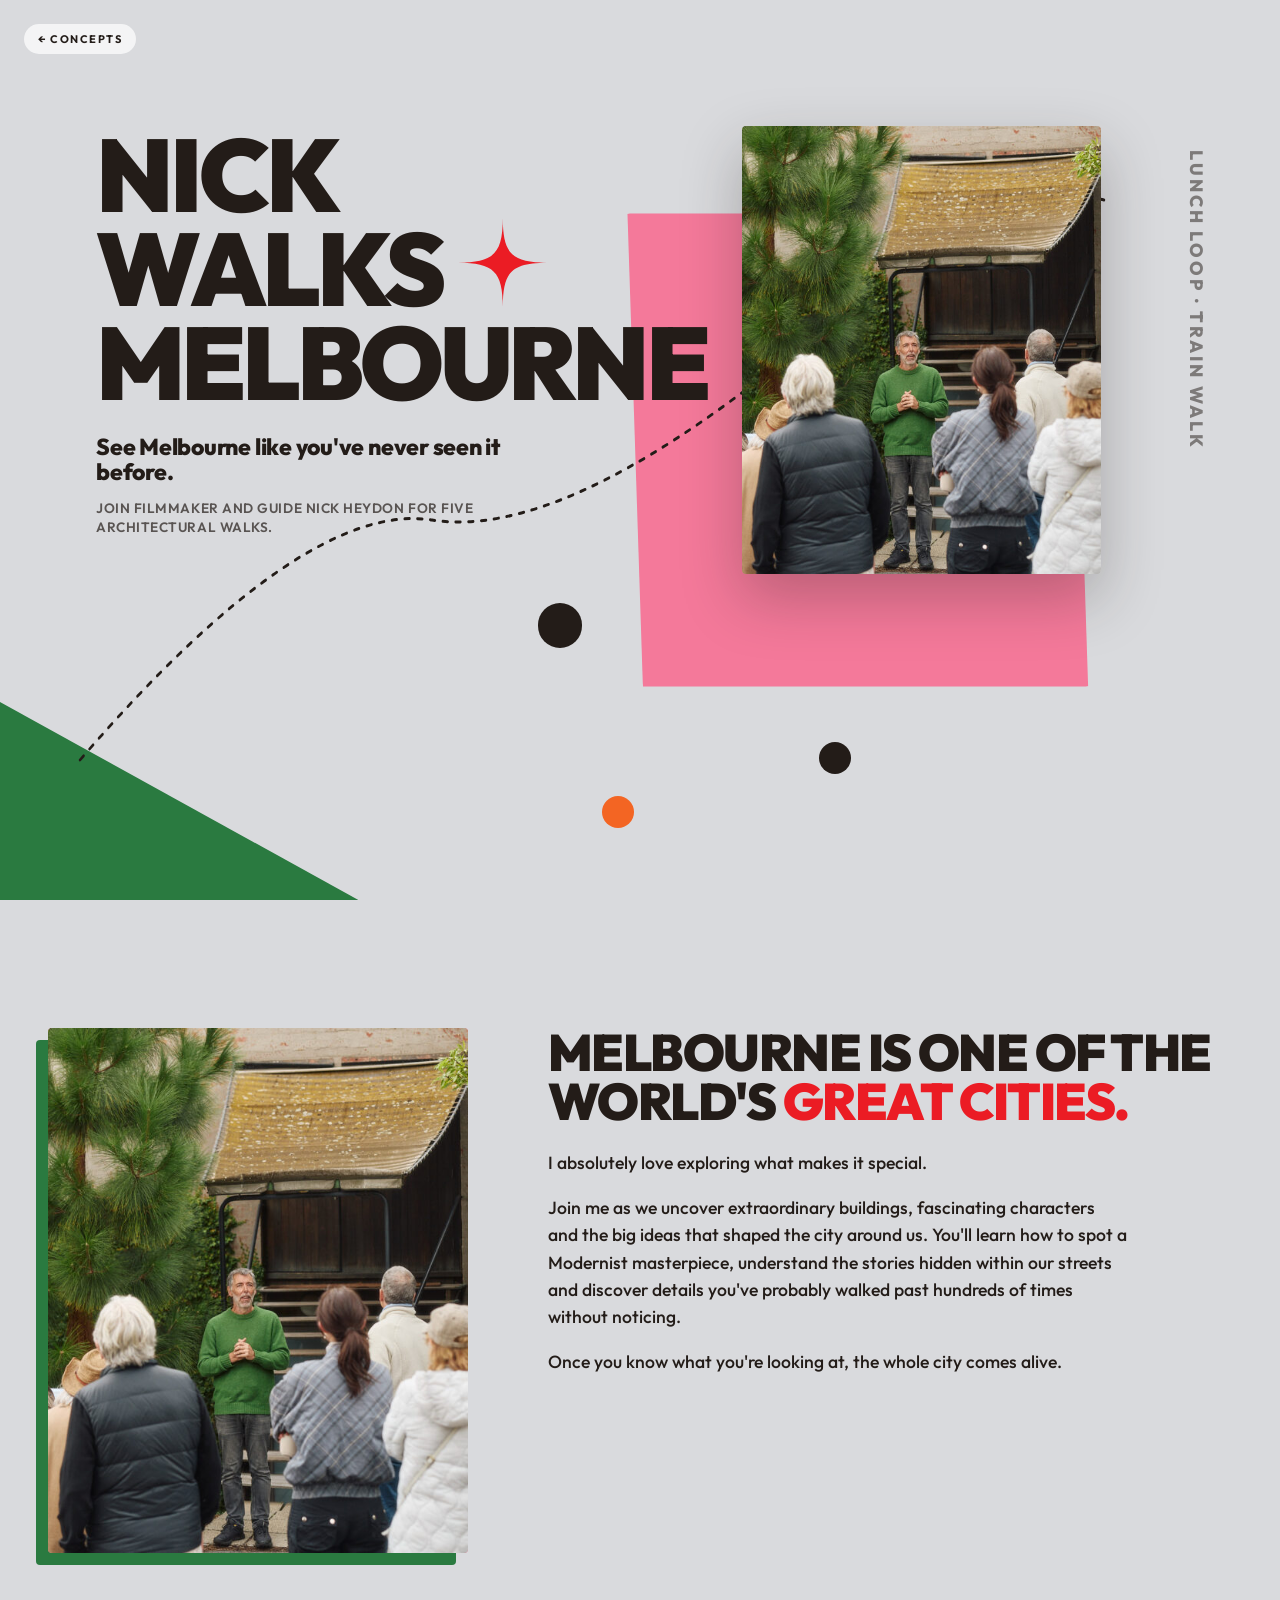
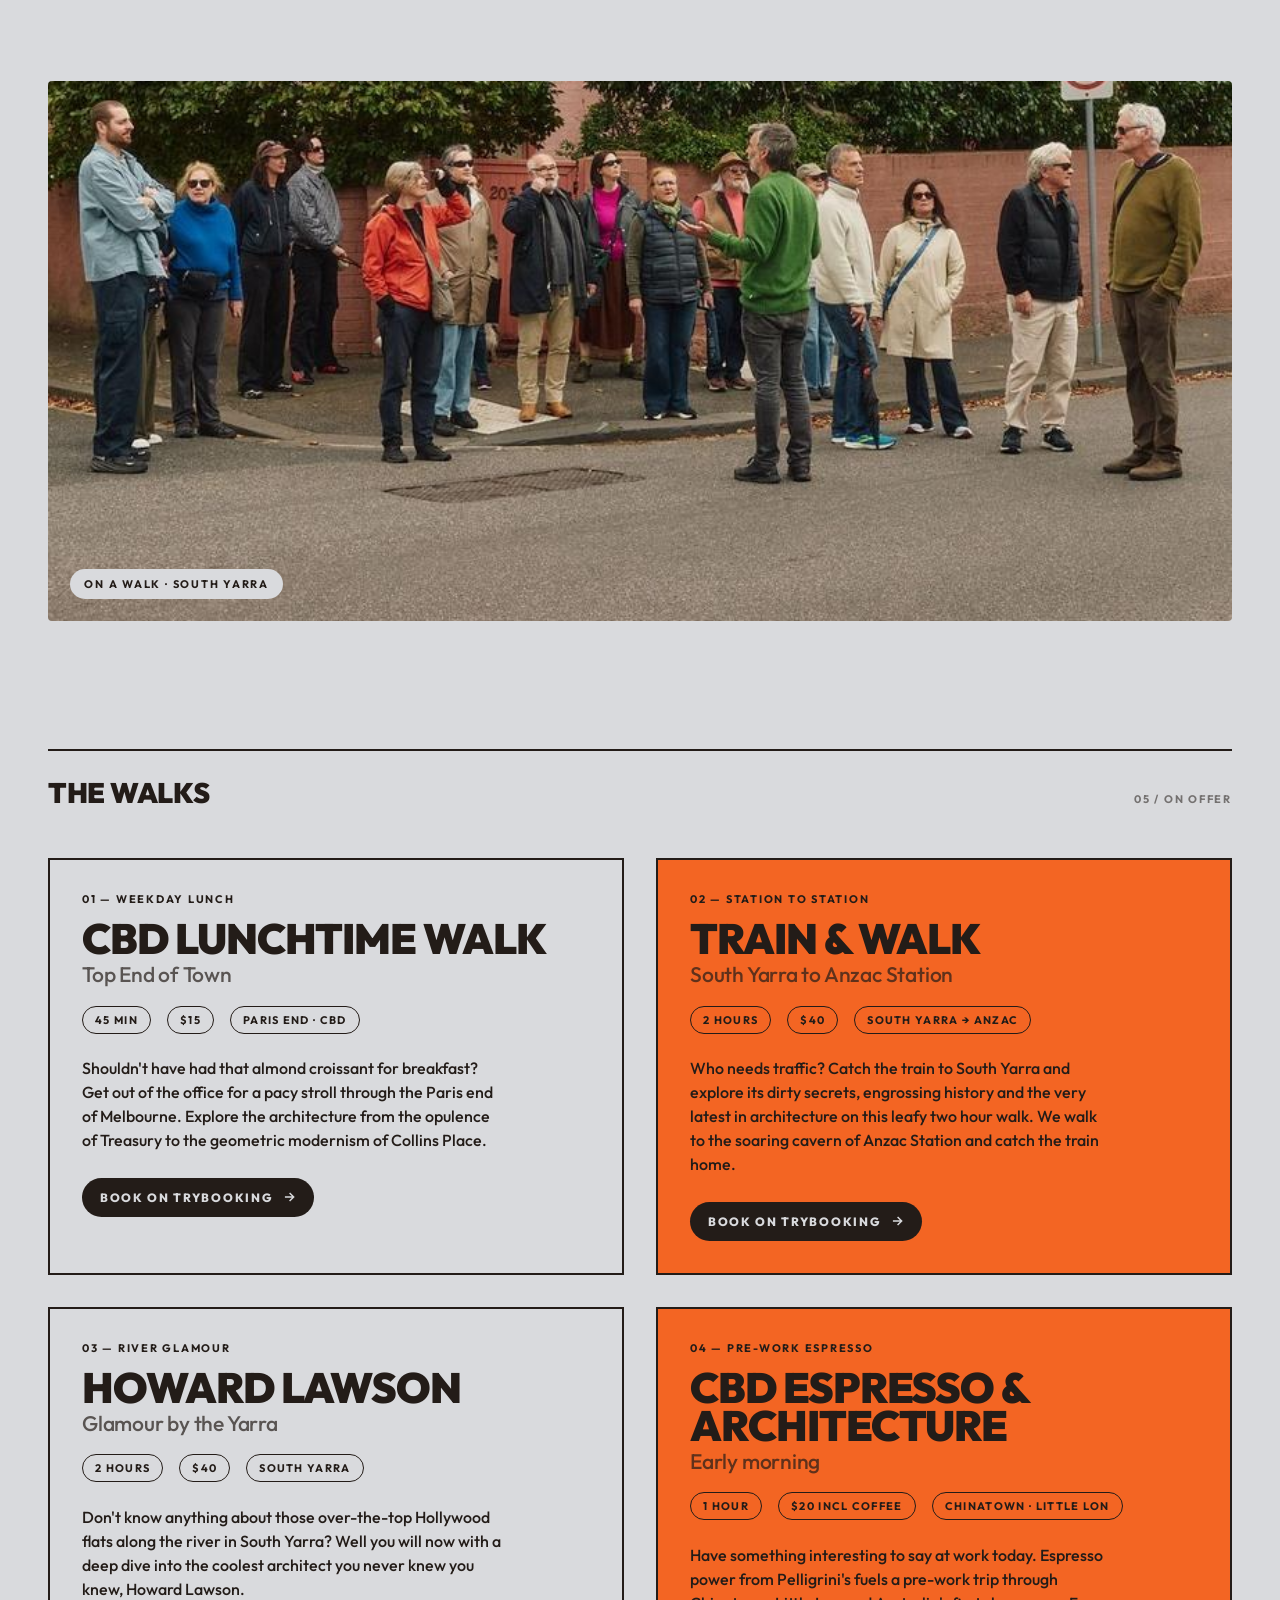
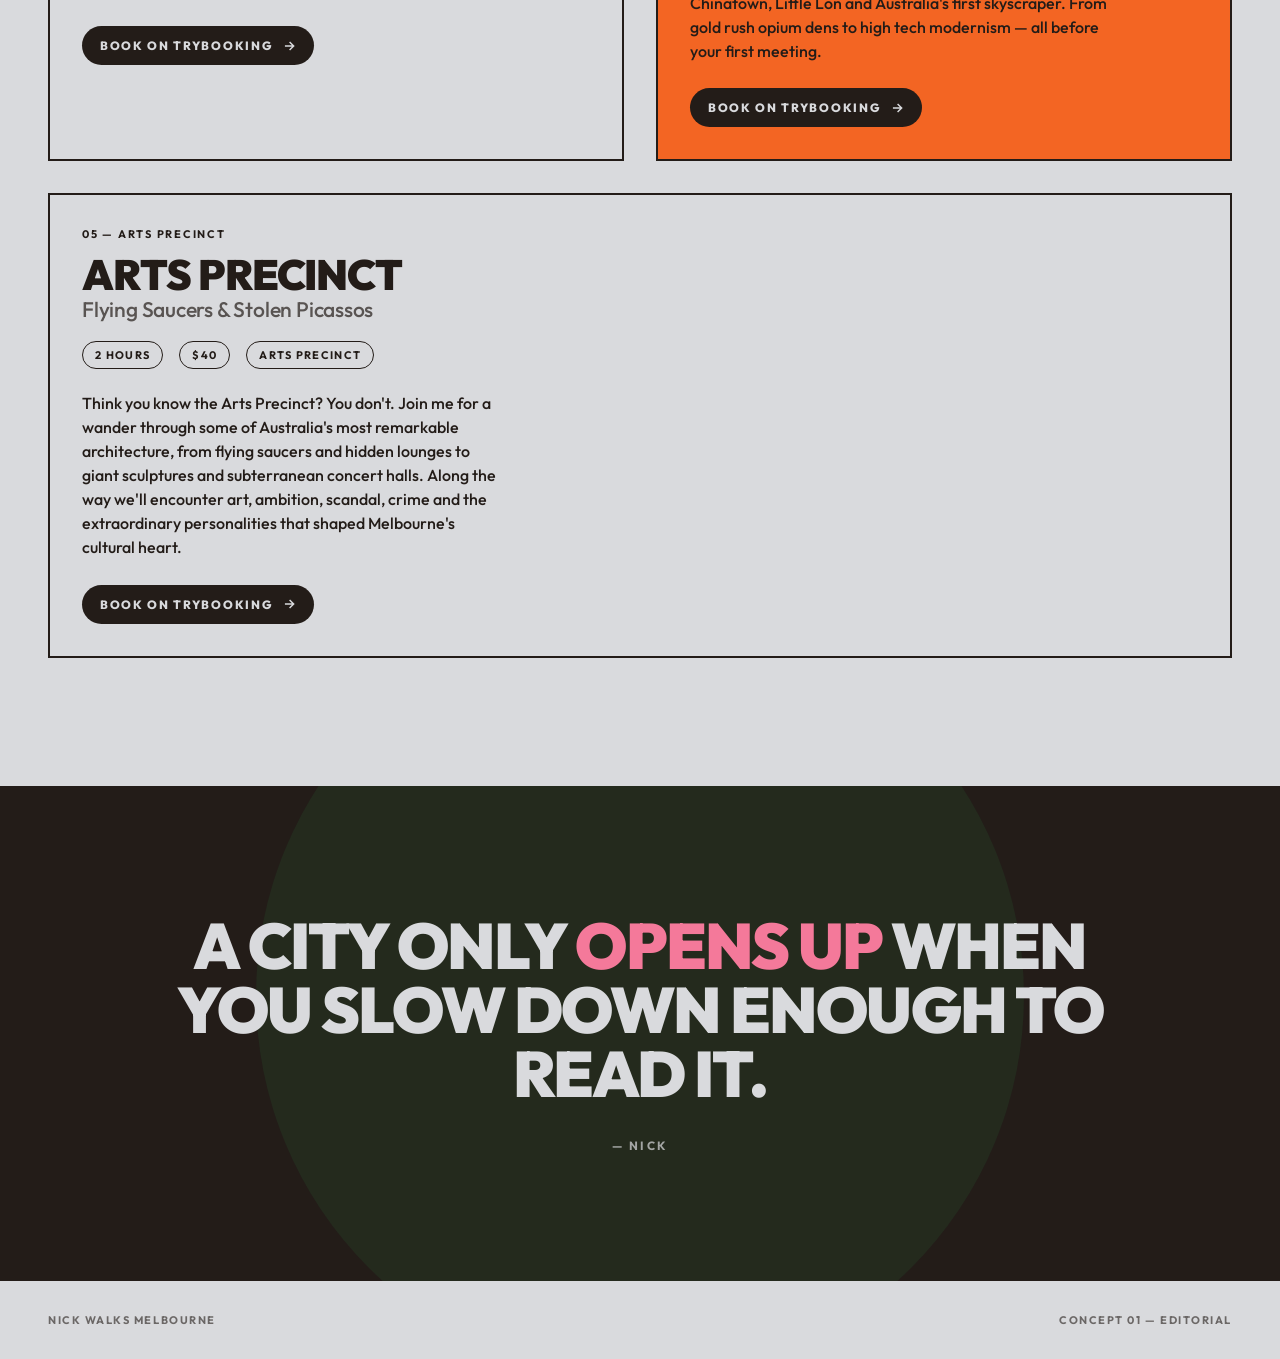
==== concept-1/index.html @ 56f77f34 "Reword hero sentence, bump info-text, replace concept tag with Contact Nick - "Join filmmaker and ar" ====
<!doctype html>
<html lang="en">
<head>
  <meta charset="utf-8" />
  <meta name="viewport" content="width=device-width, initial-scale=1" />
  <title>Nick Walks Melbourne</title>
  <meta name="description" content="Slow walks through Melbourne with Nick Heydon. Two walks, both with good streets and the right pace." />
  <link rel="preconnect" href="https://fonts.googleapis.com" />
  <link rel="preconnect" href="https://fonts.gstatic.com" crossorigin />
  <link href="https://fonts.googleapis.com/css2?family=Outfit:wght@400;500;700;800;900&display=swap" rel="stylesheet" />
  <style>
    :root {
      --paper: #d9dadd;
      --ink: #231c18;
      --red: #eb1c24;
      --pink: #f4799a;
      --green: #2a7a40;
      --orange: #f36523;
    }
    * { margin: 0; padding: 0; box-sizing: border-box; }
    html, body {
      background: var(--paper);
      color: var(--ink);
      font-family: 'Outfit', sans-serif;
      -webkit-font-smoothing: antialiased;
      -moz-osx-font-smoothing: grayscale;
    }

    .back {
      position: fixed;
      top: 24px;
      left: 24px;
      z-index: 100;
      font-size: 11px;
      font-weight: 700;
      letter-spacing: 0.14em;
      text-transform: uppercase;
      color: var(--ink);
      text-decoration: none;
      background: rgba(255,255,255,0.7);
      padding: 8px 14px;
      border-radius: 999px;
      backdrop-filter: blur(8px);
    }
    .back:hover { background: var(--ink); color: var(--paper); }

    /* HERO */
    .hero {
      position: relative;
      height: 100vh;
      min-height: 720px;
      overflow: hidden;
      padding: 3rem;
    }
    .shape-green {
      position: absolute;
      bottom: 0;
      left: 0;
      width: 28vw;
      height: 22vh;
      background: var(--green);
      clip-path: polygon(0 0, 0% 100%, 100% 100%);
      z-index: 1;
    }
    .shape-pink {
      position: absolute;
      top: 18%;
      right: 12%;
      width: 42vw;
      height: 64vh;
      background: var(--pink);
      clip-path: polygon(20% 0%, 100% 20%, 80% 100%, 0% 80%);
      transform: rotate(-15deg);
      z-index: 1;
    }
    .node {
      position: absolute;
      border-radius: 50%;
      background: var(--ink);
      z-index: 2;
    }
    .node-1 { width: 3.5vw; height: 3.5vw; bottom: 28%; left: 42%; }
    .node-2 { width: 2.5vw; height: 2.5vw; bottom: 14%; left: 64%; }
    .node-3 { width: 2.5vw; height: 2.5vw; bottom: 8%; left: 47%; background: var(--orange); }

    .route-line {
      position: absolute;
      inset: 0;
      width: 100%;
      height: 100%;
      z-index: 3;
      pointer-events: none;
    }

    .ui {
      position: relative;
      z-index: 10;
      height: 100%;
    }

    /* Hero photo overlapping the pink shape */
    .hero-photo {
      position: absolute;
      top: 14%;
      right: 14%;
      width: 28vw;
      max-width: 440px;
      aspect-ratio: 4/5;
      z-index: 4;
      overflow: hidden;
      border-radius: 4px;
      box-shadow: 0 24px 60px rgba(35, 28, 24, 0.28);
    }
    .hero-photo img {
      width: 100%;
      height: 100%;
      object-fit: cover;
      display: block;
    }

    .display-title {
      position: absolute;
      top: 5rem;
      left: 3rem;
      right: 3rem;
      font-weight: 900;
      font-size: clamp(3rem, 8vw, 9rem);
      line-height: 0.92;
      letter-spacing: -0.04em;
      text-transform: uppercase;
    }
    .display-title .line { display: block; }
    .display-title .line-2 {
      display: flex;
      align-items: center;
      gap: 1rem;
    }
    .star {
      width: clamp(3rem, 7vw, 8rem);
      height: clamp(3rem, 7vw, 8rem);
      fill: var(--red);
      transform: translateY(-8%);
    }

    .vertical-ticker {
      position: absolute;
      right: 2.2rem;
      top: 50%;
      transform: translateY(-50%) rotate(90deg);
      transform-origin: center right;
      font-weight: 800;
      font-size: clamp(1rem, 1.4vw, 1.4rem);
      letter-spacing: 0.16em;
      color: var(--ink);
      white-space: nowrap;
      opacity: 0.5;
      text-transform: uppercase;
    }

    .meta {
      position: absolute;
      top: calc(5rem + 22vw + 1.5rem);
      left: 3rem;
      max-width: 460px;
      z-index: 10;
    }
    .meta-title {
      font-weight: 800;
      font-size: clamp(1.2rem, 1.8vw, 1.8rem);
      line-height: 1.1;
      letter-spacing: -0.01em;
      margin-bottom: 0.9rem;
      text-transform: none;
    }
    .meta-desc {
      font-weight: 600;
      font-size: 0.85rem;
      line-height: 1.4;
      opacity: 0.7;
      letter-spacing: 0.04em;
      text-transform: uppercase;
    }
    .meta-desc span { display: block; }

    /* ABOUT */
    .about {
      padding: 8rem 3rem;
      display: grid;
      grid-template-columns: minmax(260px, 420px) 1fr;
      gap: 5rem;
      align-items: start;
      max-width: 1280px;
      margin: 0 auto;
    }
    .portrait {
      aspect-ratio: 4/5;
      background: var(--pink);
      border-radius: 4px;
      position: relative;
      overflow: hidden;
      box-shadow: -12px 12px 0 var(--green);
    }
    .portrait img {
      width: 100%;
      height: 100%;
      object-fit: cover;
      display: block;
    }
    .about-copy h2 {
      font-size: clamp(2.4rem, 4vw, 4rem);
      line-height: 0.95;
      font-weight: 900;
      letter-spacing: -0.03em;
      margin-bottom: 1.5rem;
      text-transform: uppercase;
    }
    .about-copy h2 em {
      font-style: normal;
      color: var(--red);
    }
    .about-copy p {
      font-size: 1.1rem;
      line-height: 1.55;
      max-width: 580px;
      font-weight: 500;
    }
    .about-copy p + p { margin-top: 1.1rem; }

    /* IN ACTION */
    .in-action {
      max-width: 1280px;
      margin: 0 auto 6rem;
      padding: 0 3rem;
      position: relative;
    }
    .in-action figure {
      position: relative;
      overflow: hidden;
      border-radius: 4px;
    }
    .in-action img {
      display: block;
      width: 100%;
      height: auto;
      max-height: 540px;
      object-fit: cover;
    }
    .in-action .tag {
      position: absolute;
      bottom: 1.4rem;
      left: 1.4rem;
      font-size: 11px;
      font-weight: 700;
      letter-spacing: 0.16em;
      text-transform: uppercase;
      background: var(--paper);
      color: var(--ink);
      padding: 8px 14px;
      border-radius: 999px;
    }

    /* WALKS */
    .walks {
      padding: 2rem 3rem 8rem;
      max-width: 1280px;
      margin: 0 auto;
    }
    .walks-head {
      display: flex;
      align-items: baseline;
      justify-content: space-between;
      border-top: 2px solid var(--ink);
      padding-top: 1.5rem;
      margin-bottom: 3rem;
    }
    .walks-head h2 {
      font-size: clamp(1.6rem, 2.2vw, 2rem);
      font-weight: 900;
      letter-spacing: -0.01em;
      text-transform: uppercase;
    }
    .walks-head .count {
      font-size: 11px;
      font-weight: 700;
      letter-spacing: 0.16em;
      text-transform: uppercase;
      opacity: 0.55;
    }
    .walk-grid {
      display: grid;
      grid-template-columns: 1fr 1fr;
      gap: 2rem;
    }
    .walk.wide { grid-column: 1 / -1; }
    .walk {
      background: var(--paper);
      border: 2px solid var(--ink);
      padding: 2rem 2rem 2rem;
      position: relative;
      overflow: hidden;
    }
    .walk.alt { background: var(--orange); color: var(--ink); }
    .walk-num {
      font-size: 11px;
      font-weight: 700;
      letter-spacing: 0.16em;
      text-transform: uppercase;
      margin-bottom: 0.9rem;
    }
    .walk-title {
      font-weight: 900;
      font-size: clamp(2rem, 3.3vw, 3.2rem);
      line-height: 0.9;
      letter-spacing: -0.025em;
      text-transform: uppercase;
      margin-bottom: 0.3rem;
    }
    .walk-subtitle {
      font-weight: 500;
      font-size: clamp(1rem, 1.65vw, 1.6rem);
      line-height: 1.1;
      letter-spacing: -0.01em;
      text-transform: none;
      margin-bottom: 1.2rem;
      opacity: 0.7;
    }
    .walk-stats {
      display: flex;
      gap: 1rem;
      flex-wrap: wrap;
      margin-bottom: 1.4rem;
    }
    .stat {
      font-size: 11px;
      font-weight: 700;
      letter-spacing: 0.12em;
      text-transform: uppercase;
      padding: 6px 12px;
      border: 1.5px solid var(--ink);
      border-radius: 999px;
    }
    .walk p {
      font-size: 1rem;
      line-height: 1.5;
      font-weight: 500;
      margin-bottom: 1.6rem;
      max-width: 420px;
    }
    .book {
      display: inline-flex;
      align-items: center;
      gap: 0.6rem;
      background: var(--ink);
      color: var(--paper);
      padding: 12px 18px;
      font-size: 12px;
      font-weight: 800;
      letter-spacing: 0.14em;
      text-transform: uppercase;
      text-decoration: none;
      border-radius: 999px;
    }
    .walk.alt .book { background: var(--ink); }
    .book svg { width: 14px; height: 14px; }
    .book:hover { background: var(--red); }

    /* QUOTE */
    .quote {
      background: var(--ink);
      color: var(--paper);
      padding: 8rem 3rem;
      text-align: center;
      position: relative;
      overflow: hidden;
    }
    .quote::before {
      content: "";
      position: absolute;
      bottom: -20%;
      left: 50%;
      transform: translateX(-50%);
      width: 60vw;
      height: 60vw;
      background: var(--green);
      border-radius: 50%;
      opacity: 0.15;
    }
    .quote blockquote {
      position: relative;
      font-weight: 900;
      font-size: clamp(2rem, 5vw, 4.5rem);
      line-height: 1;
      letter-spacing: -0.03em;
      max-width: 1000px;
      margin: 0 auto;
      text-transform: uppercase;
    }
    .quote blockquote em {
      font-style: normal;
      color: var(--pink);
    }
    .quote cite {
      display: block;
      margin-top: 2rem;
      font-style: normal;
      font-size: 12px;
      font-weight: 700;
      letter-spacing: 0.2em;
      text-transform: uppercase;
      opacity: 0.7;
    }

    /* FOOTER */
    footer {
      padding: 2rem 3rem;
      display: flex;
      justify-content: space-between;
      align-items: center;
      font-size: 11px;
      font-weight: 700;
      letter-spacing: 0.14em;
      text-transform: uppercase;
      opacity: 0.6;
    }

    @media (max-width: 900px) {
      .hero { padding: 1.5rem; min-height: 640px; }
      .display-title { top: 5rem; left: 1.5rem; right: 1.5rem; }
      .vertical-ticker { display: none; }
      .hero-photo { display: none; }
      .meta { left: 1.5rem; top: auto; bottom: 1.5rem; }
      .about { grid-template-columns: 1fr; padding: 5rem 1.5rem; gap: 2.5rem; }
      .portrait { max-width: 320px; }
      .walks { padding: 1rem 1.5rem 5rem; }
      .walk-grid { grid-template-columns: 1fr; }
      .quote { padding: 5rem 1.5rem; }
      footer { padding: 1.5rem; flex-direction: column; gap: 1rem; }
    }
  </style>
</head>
<body>
  <a href="/" class="back">← Concepts</a>

  <section class="hero">
    <div class="shape-green"></div>
    <div class="shape-pink"></div>
    <div class="node node-1"></div>
    <div class="node node-2"></div>
    <div class="node node-3"></div>

    <svg class="route-line" viewBox="0 0 1600 900" preserveAspectRatio="none">
      <path d="M 100 760 Q 380 500 540 520 T 980 360 T 1380 200" stroke="#231c18" stroke-width="3" stroke-dasharray="6 10" fill="none" stroke-linecap="round" />
    </svg>

    <div class="hero-photo">
      <img src="../preferredphoto1.jpg" alt="Nick Heydon" />
    </div>

    <div class="ui">
      <h1 class="display-title">
        <span class="line">Nick</span>
        <span class="line line-2">
          Walks
          <svg class="star" viewBox="0 0 100 100" xmlns="http://www.w3.org/2000/svg">
            <path d="M50 0 C50 40, 60 50, 100 50 C60 50, 50 60, 50 100 C50 60, 40 50, 0 50 C40 50, 50 40, 50 0 Z"></path>
          </svg>
        </span>
        <span class="line">Melbourne</span>
      </h1>

      <div class="vertical-ticker">
        Lunch loop · Train walk
      </div>

      <div class="meta">
        <div class="meta-title">See Melbourne like you've never seen it before.</div>
        <div class="meta-desc">
          <span>Join filmmaker and guide Nick Heydon for five architectural walks.</span>
        </div>
      </div>
    </div>
  </section>

  <section class="about">
    <div class="portrait"><img src="../preferredphoto1.jpg" alt="Nick Heydon" /></div>
    <div class="about-copy">
      <h2>Melbourne is one of the world's <em>great cities.</em></h2>
      <p>I absolutely love exploring what makes it special.</p>
      <p>Join me as we uncover extraordinary buildings, fascinating characters and the big ideas that shaped the city around us. You'll learn how to spot a Modernist masterpiece, understand the stories hidden within our streets and discover details you've probably walked past hundreds of times without noticing.</p>
      <p>Once you know what you're looking at, the whole city comes alive.</p>
    </div>
  </section>

  <section class="in-action">
    <figure>
      <img src="../preferredphoto2.jpg" alt="A walk in progress" />
      <span class="tag">On a walk · South Yarra</span>
    </figure>
  </section>

  <section class="walks">
    <div class="walks-head">
      <h2>The walks</h2>
      <span class="count">05 / on offer</span>
    </div>

    <div class="walk-grid">
      <article class="walk">
        <div class="walk-num">01 — Weekday lunch</div>
        <h3 class="walk-title">CBD Lunchtime Walk</h3>
        <div class="walk-subtitle">Top End of Town</div>
        <div class="walk-stats">
          <span class="stat">45 min</span>
          <span class="stat">$15</span>
          <span class="stat">Paris end · CBD</span>
        </div>
        <p>Shouldn't have had that almond croissant for breakfast? Get out of the office for a pacy stroll through the Paris end of Melbourne. Explore the architecture from the opulence of Treasury to the geometric modernism of Collins Place.</p>
        <a class="book" href="https://www.trybooking.com/DMWRF" target="_blank" rel="noopener">
          Book on TryBooking
          <svg viewBox="0 0 24 24" fill="none" stroke="currentColor" stroke-width="2.5"><path d="M5 12h14M13 5l7 7-7 7"/></svg>
        </a>
      </article>

      <article class="walk alt">
        <div class="walk-num">02 — Station to station</div>
        <h3 class="walk-title">Train &amp; Walk</h3>
        <div class="walk-subtitle">South Yarra to Anzac Station</div>
        <div class="walk-stats">
          <span class="stat">2 hours</span>
          <span class="stat">$40</span>
          <span class="stat">South Yarra → Anzac</span>
        </div>
        <p>Who needs traffic? Catch the train to South Yarra and explore its dirty secrets, engrossing history and the very latest in architecture on this leafy two hour walk. We walk to the soaring cavern of Anzac Station and catch the train home.</p>
        <a class="book" href="https://www.trybooking.com/DMWYX" target="_blank" rel="noopener">
          Book on TryBooking
          <svg viewBox="0 0 24 24" fill="none" stroke="currentColor" stroke-width="2.5"><path d="M5 12h14M13 5l7 7-7 7"/></svg>
        </a>
      </article>

      <article class="walk">
        <div class="walk-num">03 — River glamour</div>
        <h3 class="walk-title">Howard Lawson</h3>
        <div class="walk-subtitle">Glamour by the Yarra</div>
        <div class="walk-stats">
          <span class="stat">2 hours</span>
          <span class="stat">$40</span>
          <span class="stat">South Yarra</span>
        </div>
        <p>Don't know anything about those over-the-top Hollywood flats along the river in South Yarra? Well you will now with a deep dive into the coolest architect you never knew you knew, Howard Lawson.</p>
        <a class="book" href="https://www.trybooking.com/events/landing/1597379" target="_blank" rel="noopener">
          Book on TryBooking
          <svg viewBox="0 0 24 24" fill="none" stroke="currentColor" stroke-width="2.5"><path d="M5 12h14M13 5l7 7-7 7"/></svg>
        </a>
      </article>

      <article class="walk alt">
        <div class="walk-num">04 — Pre-work espresso</div>
        <h3 class="walk-title">CBD Espresso &amp; Architecture</h3>
        <div class="walk-subtitle">Early morning</div>
        <div class="walk-stats">
          <span class="stat">1 hour</span>
          <span class="stat">$20 incl coffee</span>
          <span class="stat">Chinatown · Little Lon</span>
        </div>
        <p>Have something interesting to say at work today. Espresso power from Pelligrini's fuels a pre-work trip through Chinatown, Little Lon and Australia's first skyscraper. From gold rush opium dens to high tech modernism — all before your first meeting.</p>
        <a class="book" href="https://www.trybooking.com/DMXCI" target="_blank" rel="noopener">
          Book on TryBooking
          <svg viewBox="0 0 24 24" fill="none" stroke="currentColor" stroke-width="2.5"><path d="M5 12h14M13 5l7 7-7 7"/></svg>
        </a>
      </article>

      <article class="walk wide">
        <div class="walk-num">05 — Arts Precinct</div>
        <h3 class="walk-title">Arts Precinct</h3>
        <div class="walk-subtitle">Flying Saucers &amp; Stolen Picassos</div>
        <div class="walk-stats">
          <span class="stat">2 hours</span>
          <span class="stat">$40</span>
          <span class="stat">Arts Precinct</span>
        </div>
        <p>Think you know the Arts Precinct? You don't. Join me for a wander through some of Australia's most remarkable architecture, from flying saucers and hidden lounges to giant sculptures and subterranean concert halls. Along the way we'll encounter art, ambition, scandal, crime and the extraordinary personalities that shaped Melbourne's cultural heart.</p>
        <a class="book" href="https://www.trybooking.com/DMXDT" target="_blank" rel="noopener">
          Book on TryBooking
          <svg viewBox="0 0 24 24" fill="none" stroke="currentColor" stroke-width="2.5"><path d="M5 12h14M13 5l7 7-7 7"/></svg>
        </a>
      </article>
    </div>
  </section>

  <section class="quote">
    <blockquote>A city only <em>opens up</em> when you slow down enough to read it.</blockquote>
    <cite>— Nick</cite>
  </section>

  <footer>
    <span>Nick Walks Melbourne</span>
    <span>Concept 01 — Editorial</span>
  </footer>
</body>
</html>
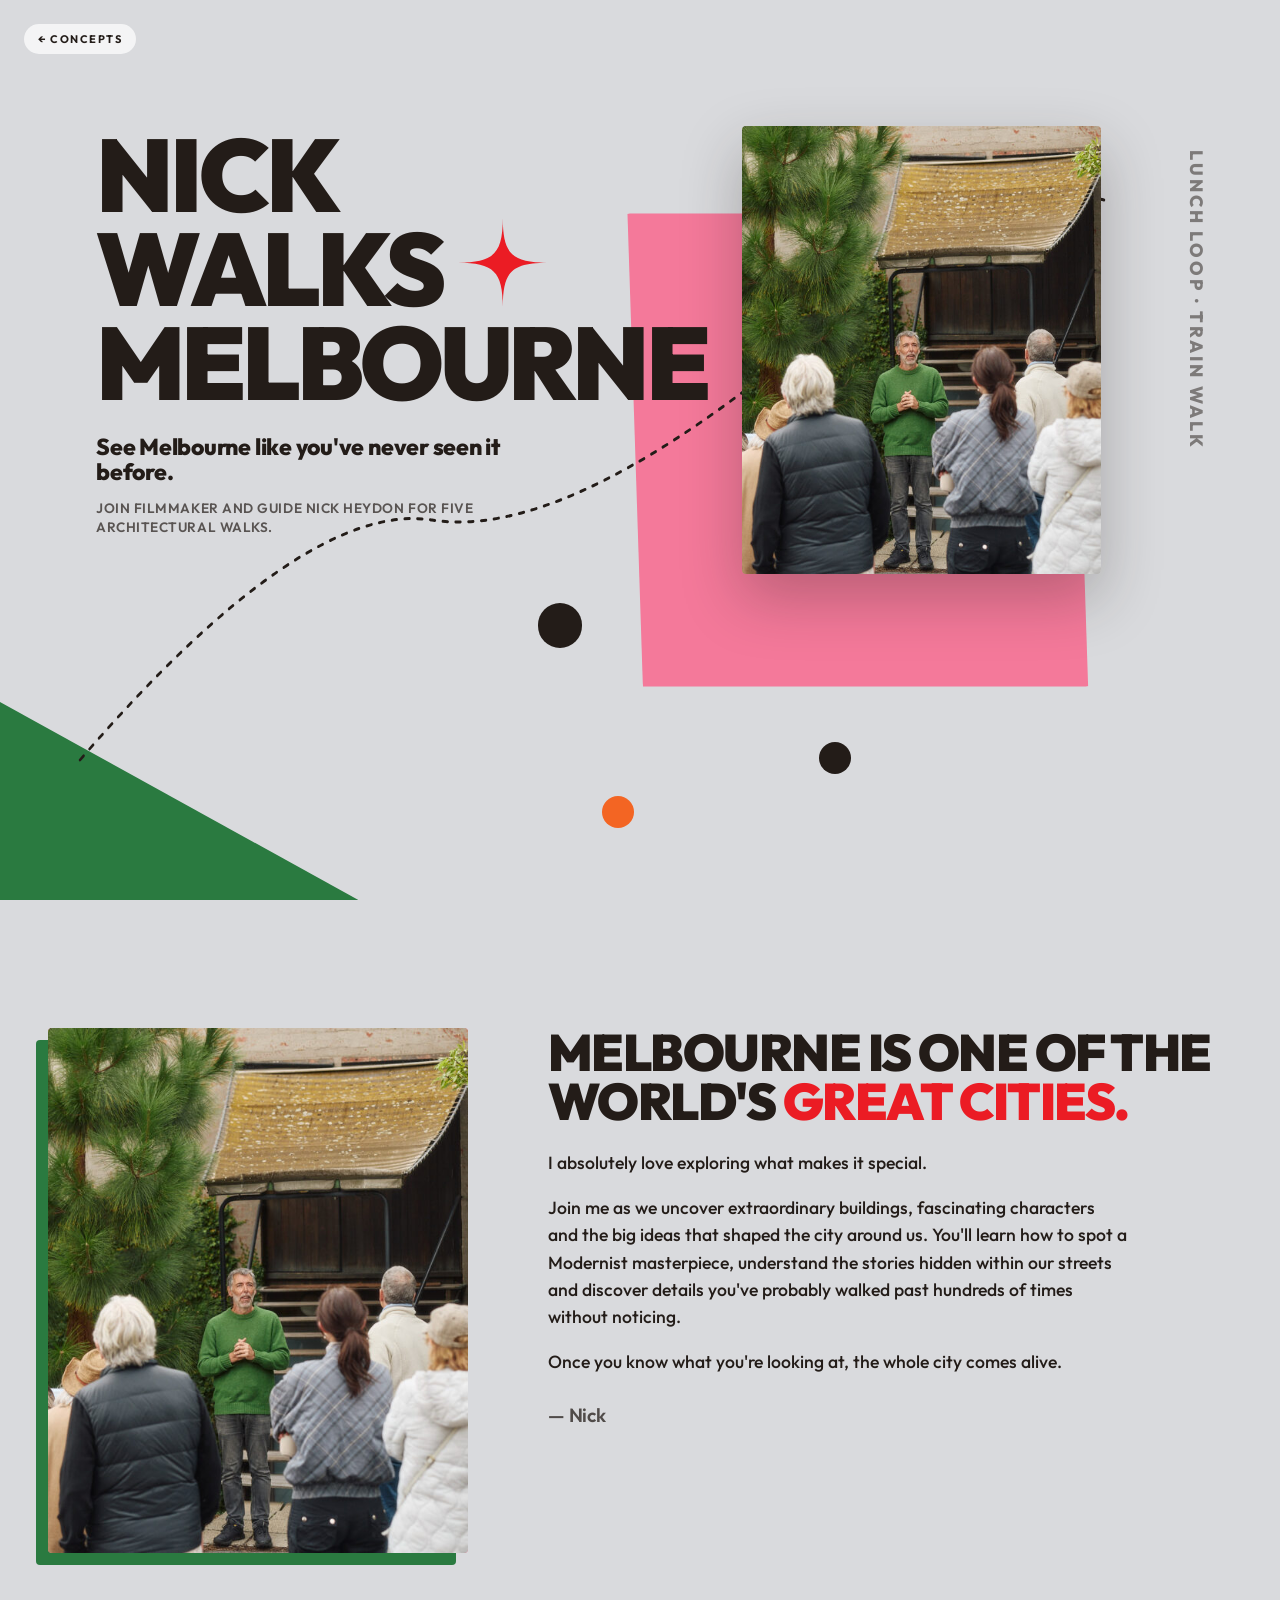
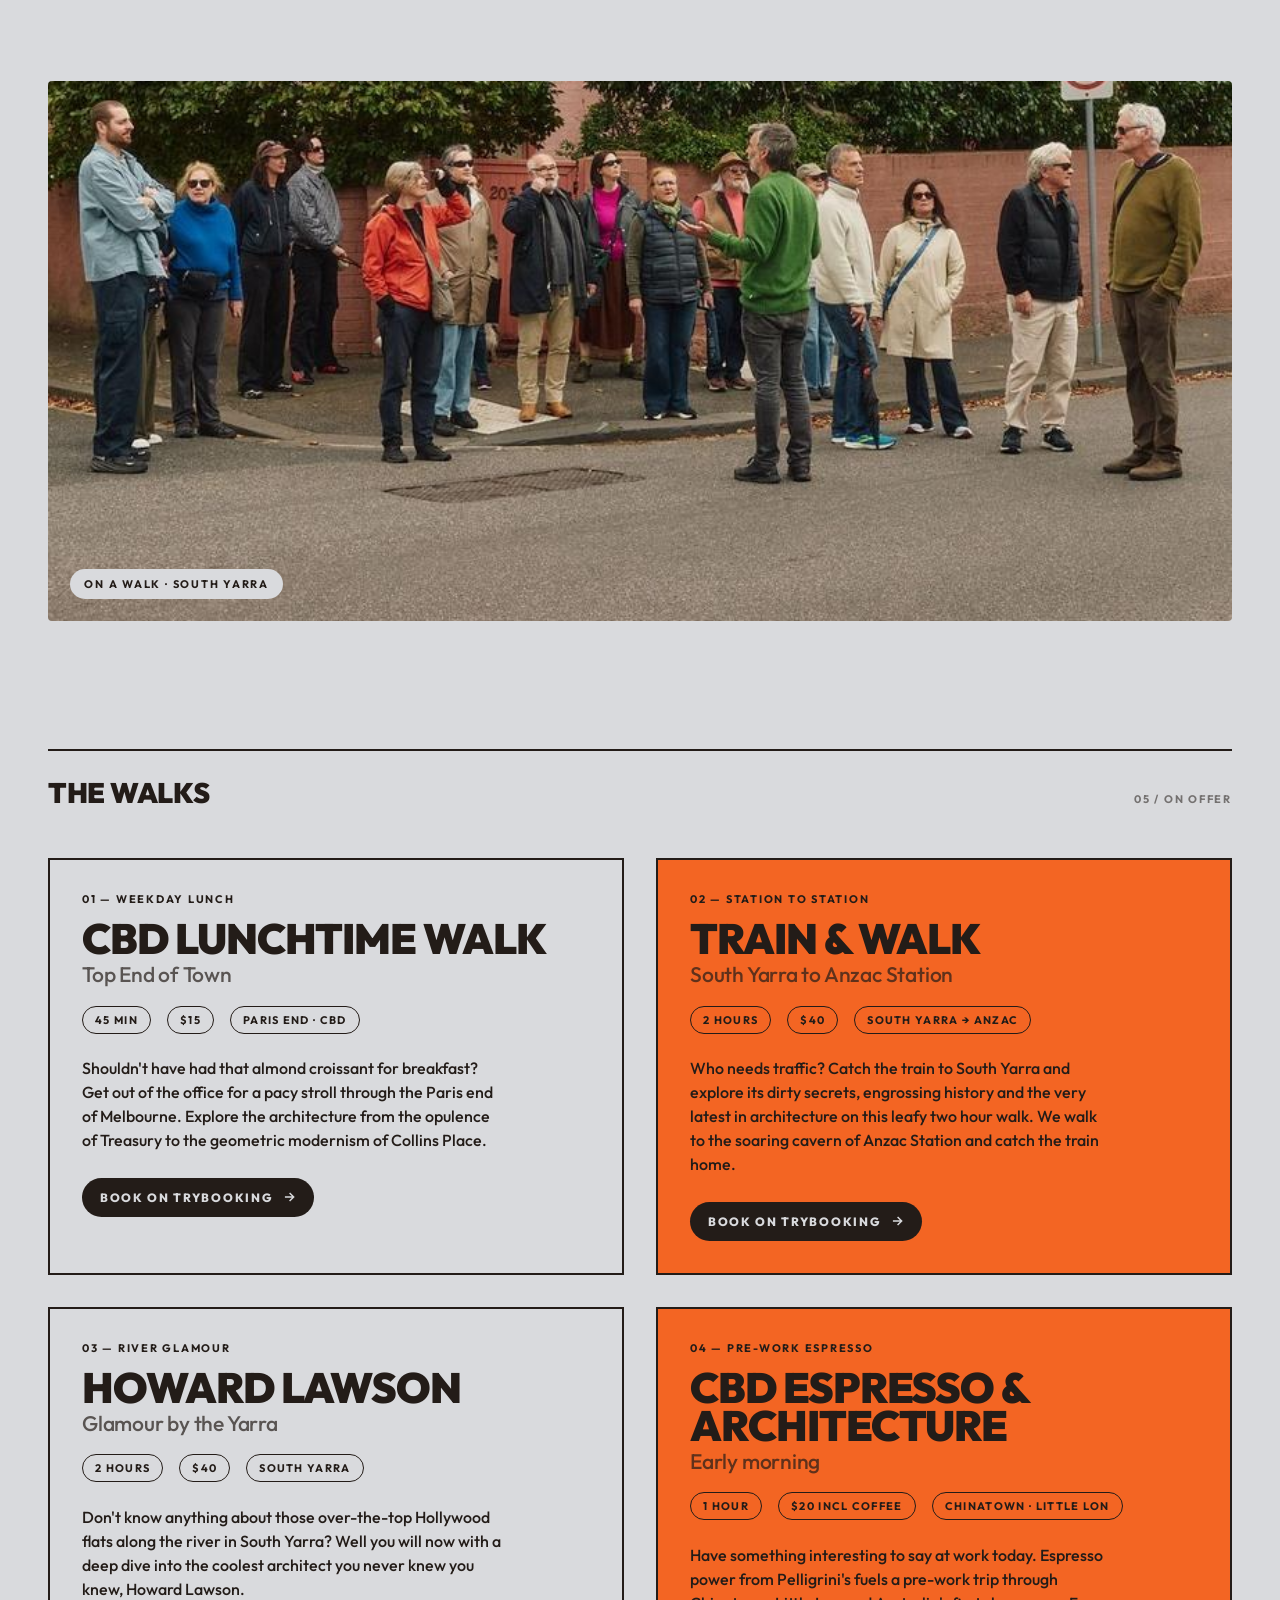
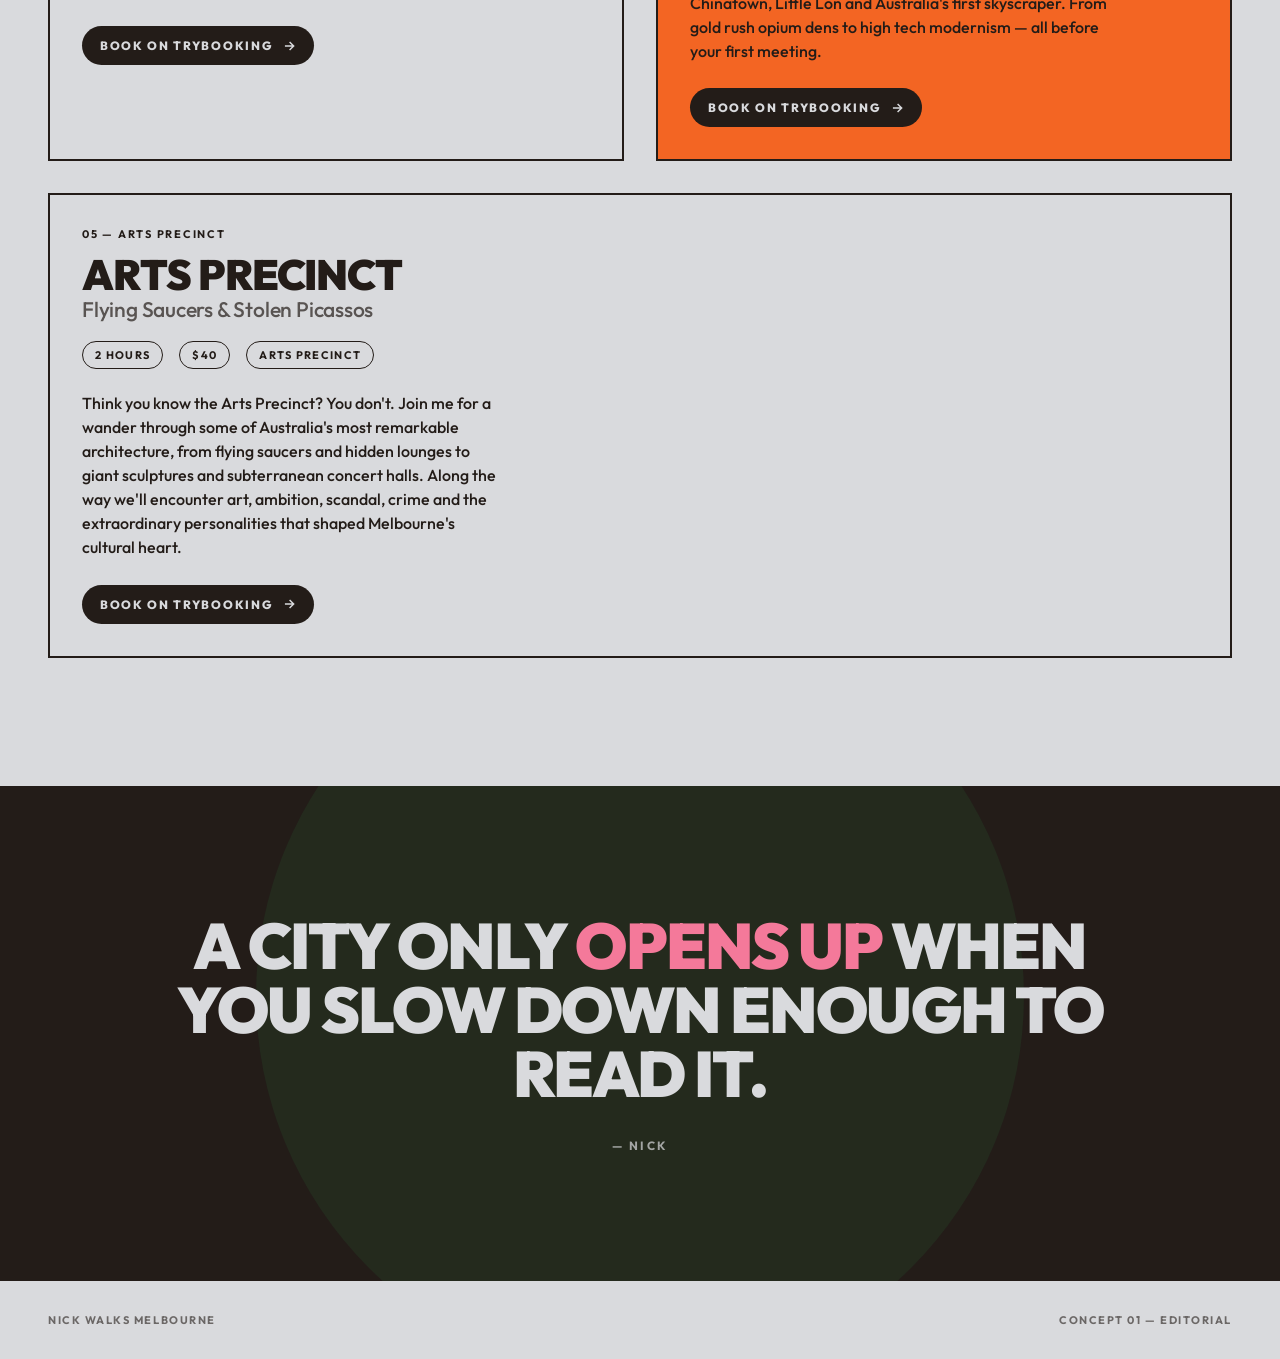
==== commit bd606adf: ""— Nick" signoff after about copy across all concepts" ====
--- a/concept-1/index.html
+++ b/concept-1/index.html
@@ -225,6 +225,13 @@
       font-weight: 500;
     }
     .about-copy p + p { margin-top: 1.1rem; }
+    .about-copy .signoff {
+      font-weight: 600;
+      font-size: 1.2rem;
+      letter-spacing: -0.01em;
+      margin-top: 1.6rem;
+      opacity: 0.75;
+    }
 
     /* IN ACTION */
     .in-action {
@@ -488,6 +495,7 @@
       <p>I absolutely love exploring what makes it special.</p>
       <p>Join me as we uncover extraordinary buildings, fascinating characters and the big ideas that shaped the city around us. You'll learn how to spot a Modernist masterpiece, understand the stories hidden within our streets and discover details you've probably walked past hundreds of times without noticing.</p>
       <p>Once you know what you're looking at, the whole city comes alive.</p>
+      <p class="signoff">— Nick</p>
     </div>
   </section>
 
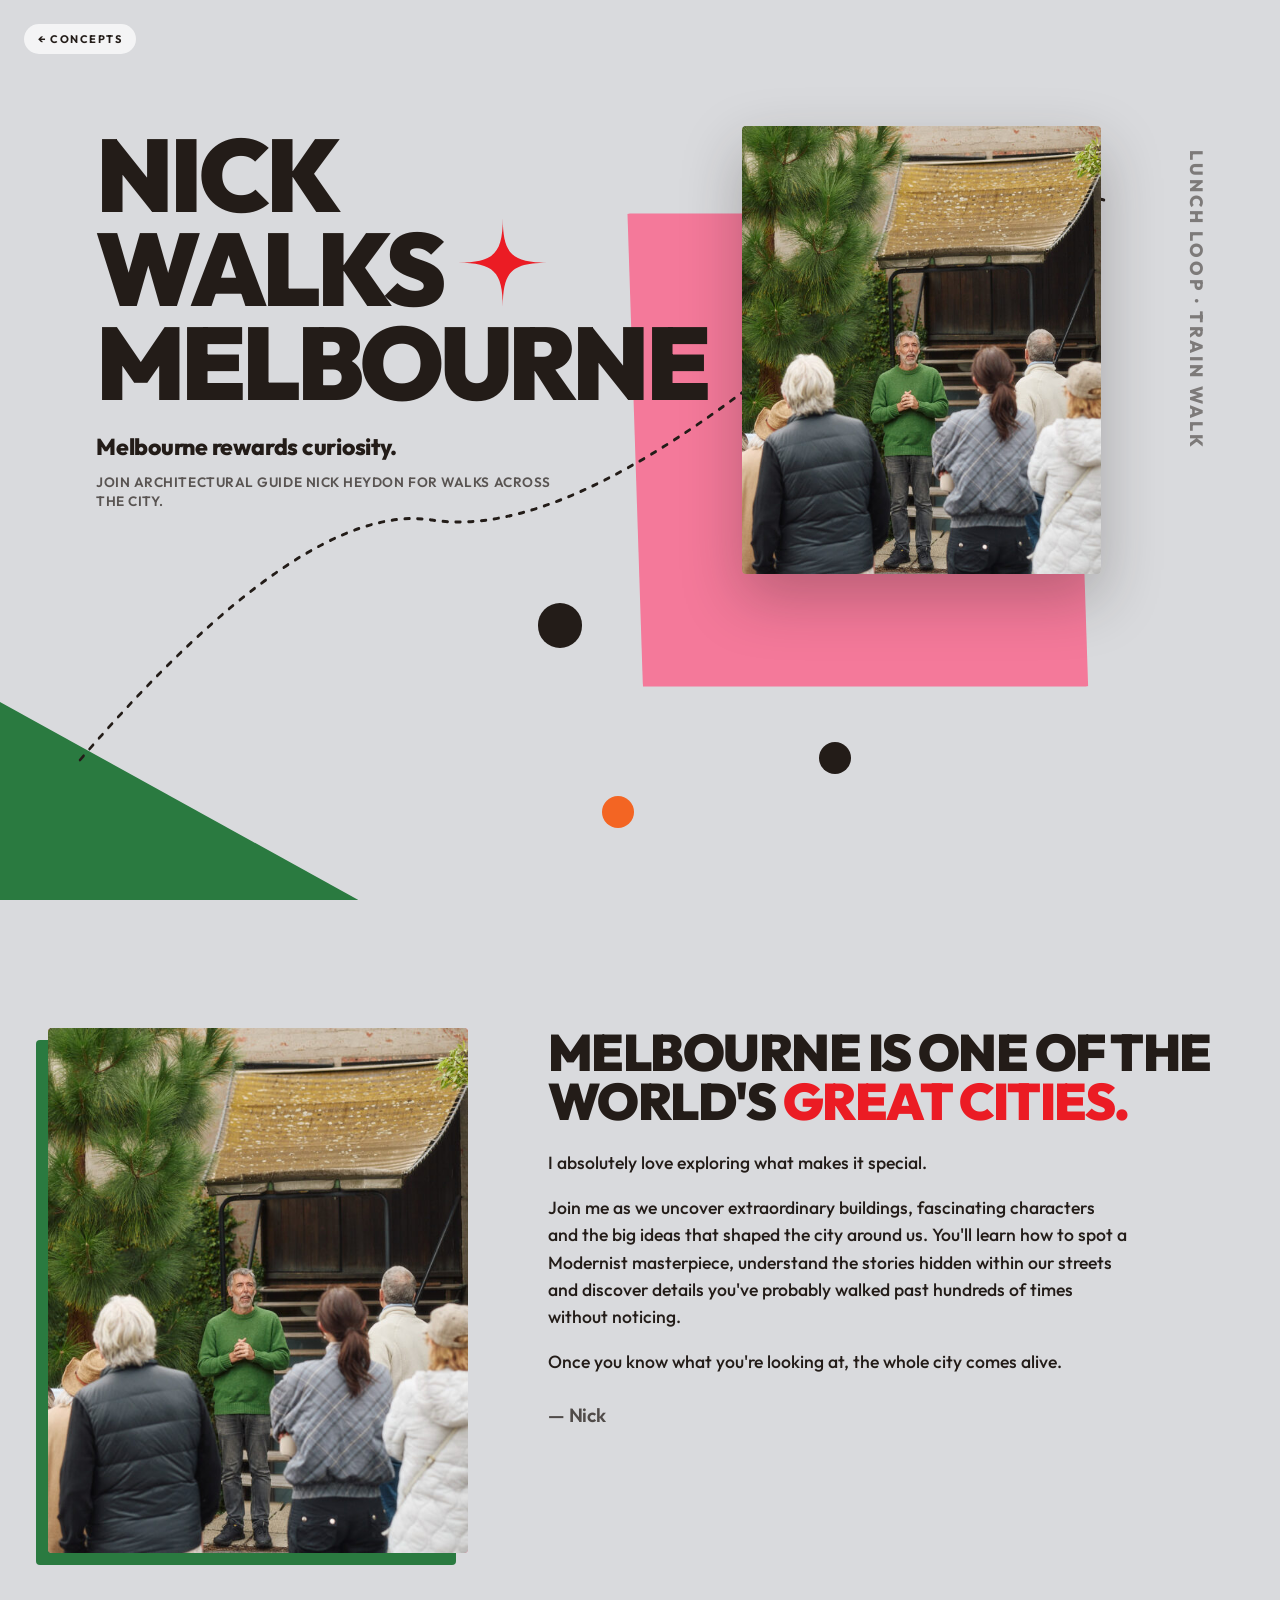
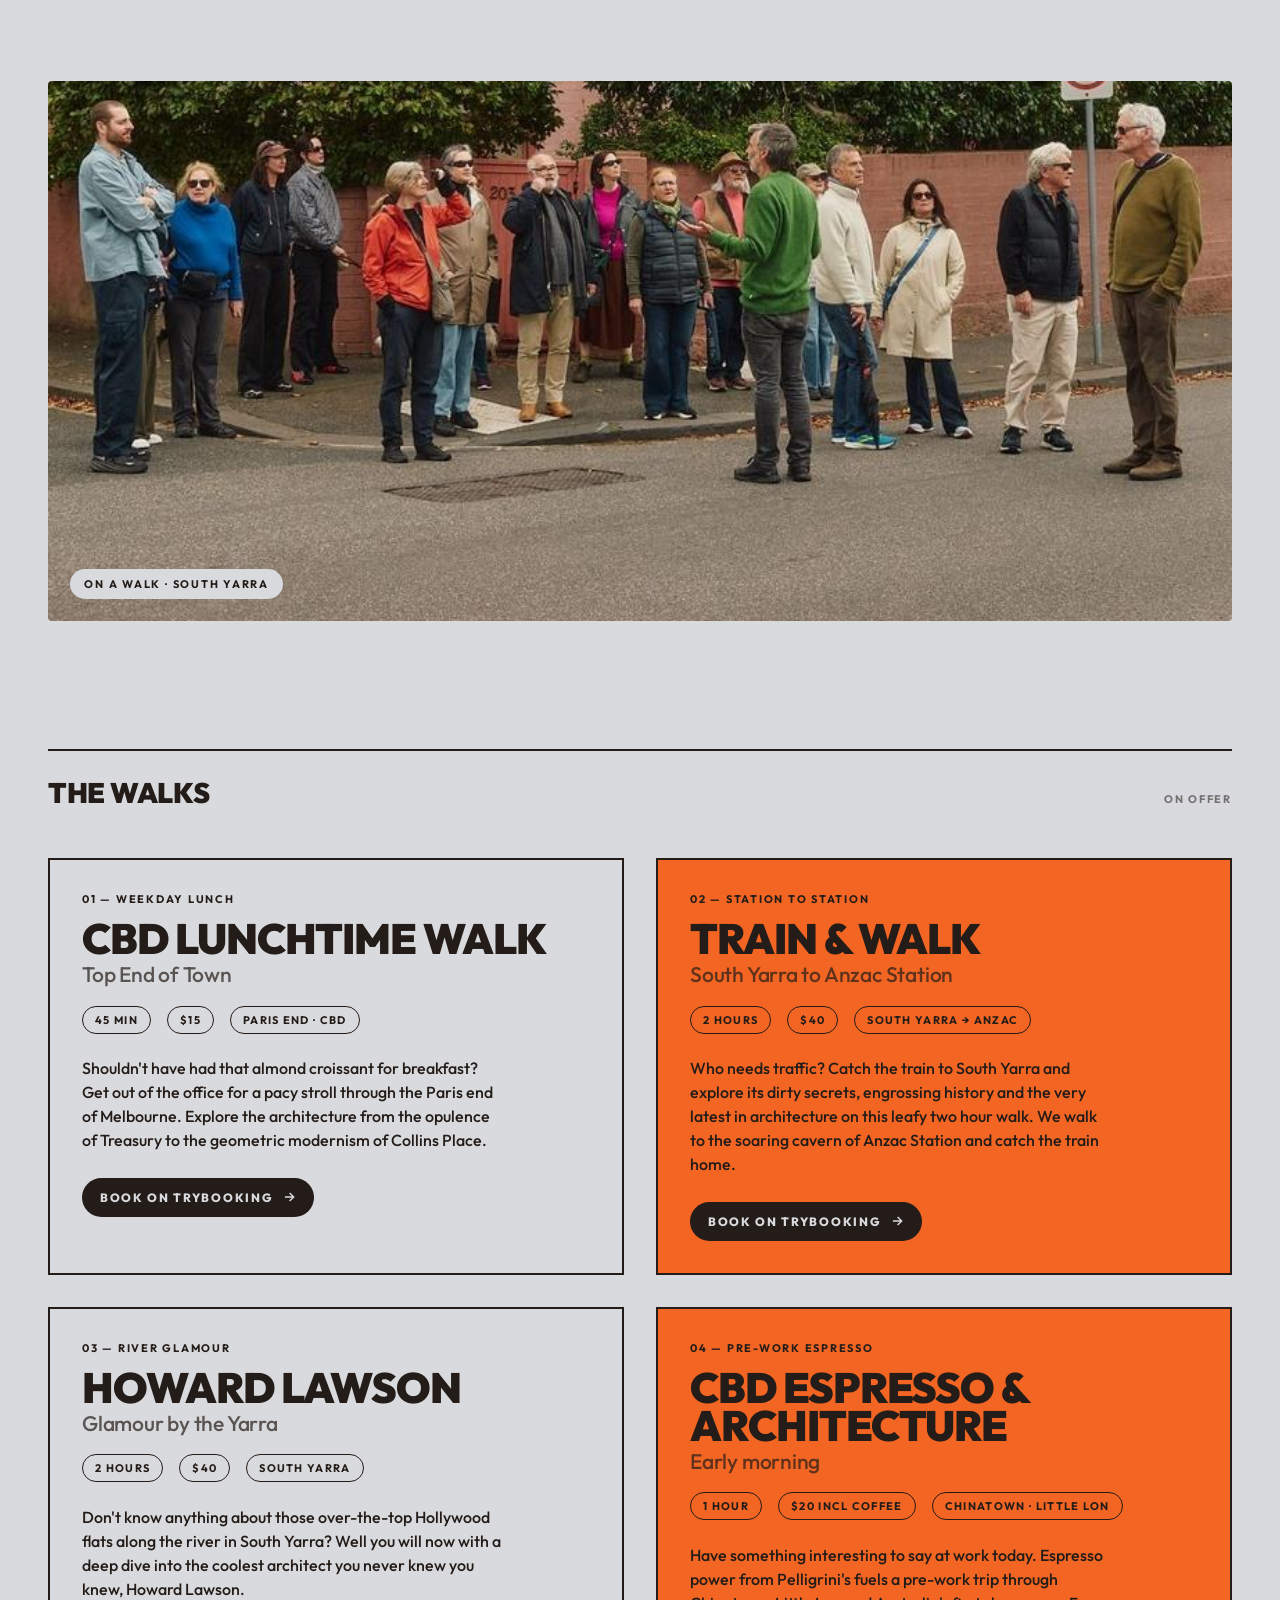
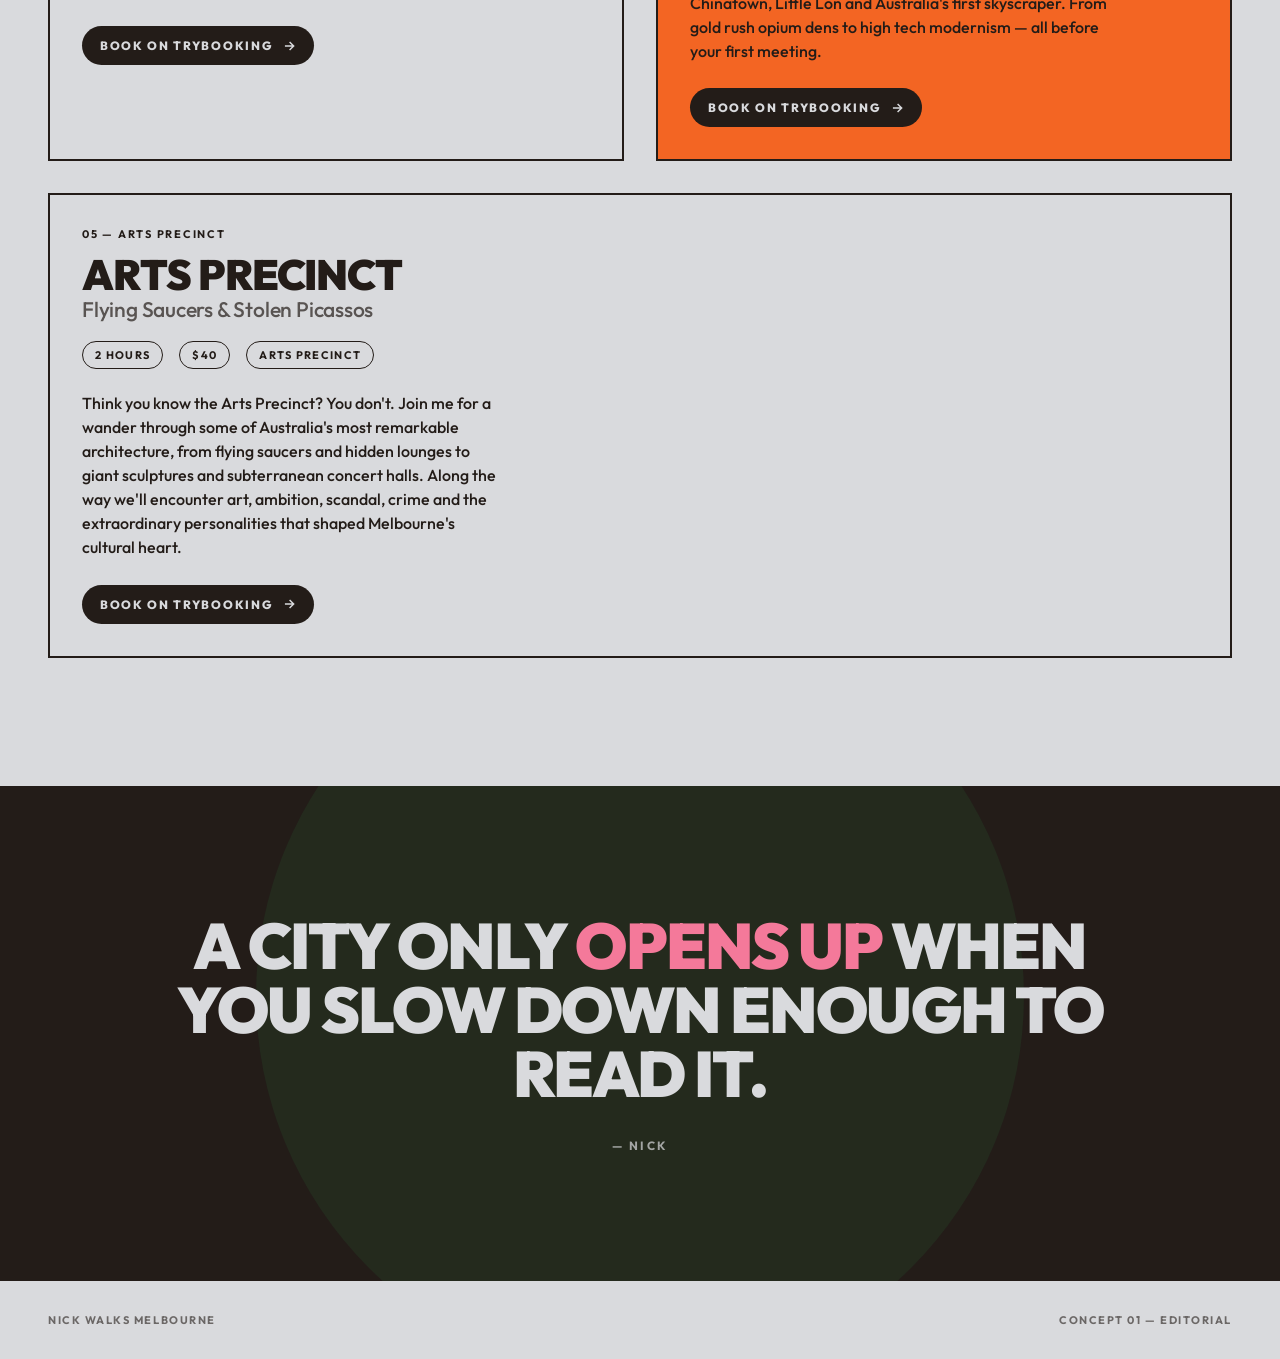
==== commit dbfe5ac0: "Copy updates: "Melbourne rewards curiosity", architectural guide, drop count - Hero info-header: "Se" ====
--- a/concept-1/index.html
+++ b/concept-1/index.html
@@ -480,9 +480,9 @@
       </div>
 
       <div class="meta">
-        <div class="meta-title">See Melbourne like you've never seen it before.</div>
+        <div class="meta-title">Melbourne rewards curiosity.</div>
         <div class="meta-desc">
-          <span>Join filmmaker and guide Nick Heydon for five architectural walks.</span>
+          <span>Join architectural guide Nick Heydon for walks across the city.</span>
         </div>
       </div>
     </div>
@@ -509,7 +509,7 @@
   <section class="walks">
     <div class="walks-head">
       <h2>The walks</h2>
-      <span class="count">05 / on offer</span>
+      <span class="count">On offer</span>
     </div>
 
     <div class="walk-grid">
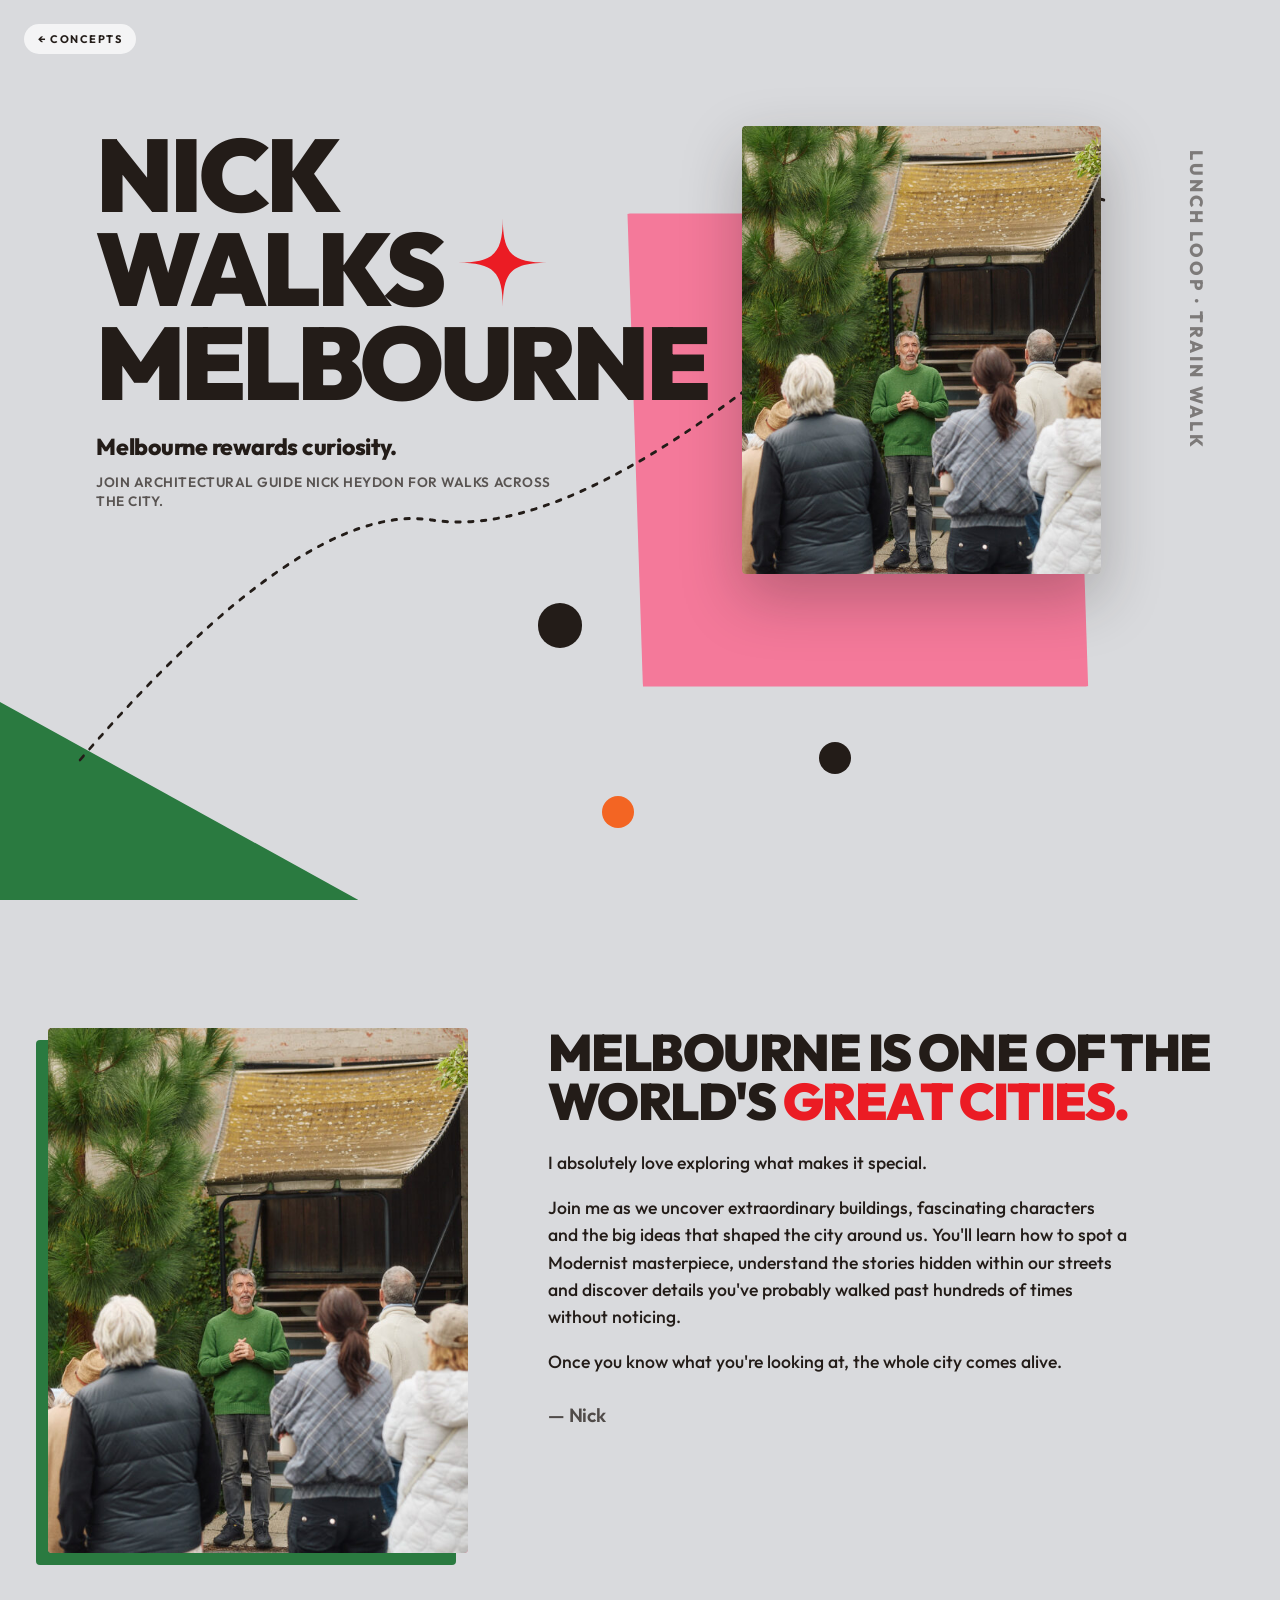
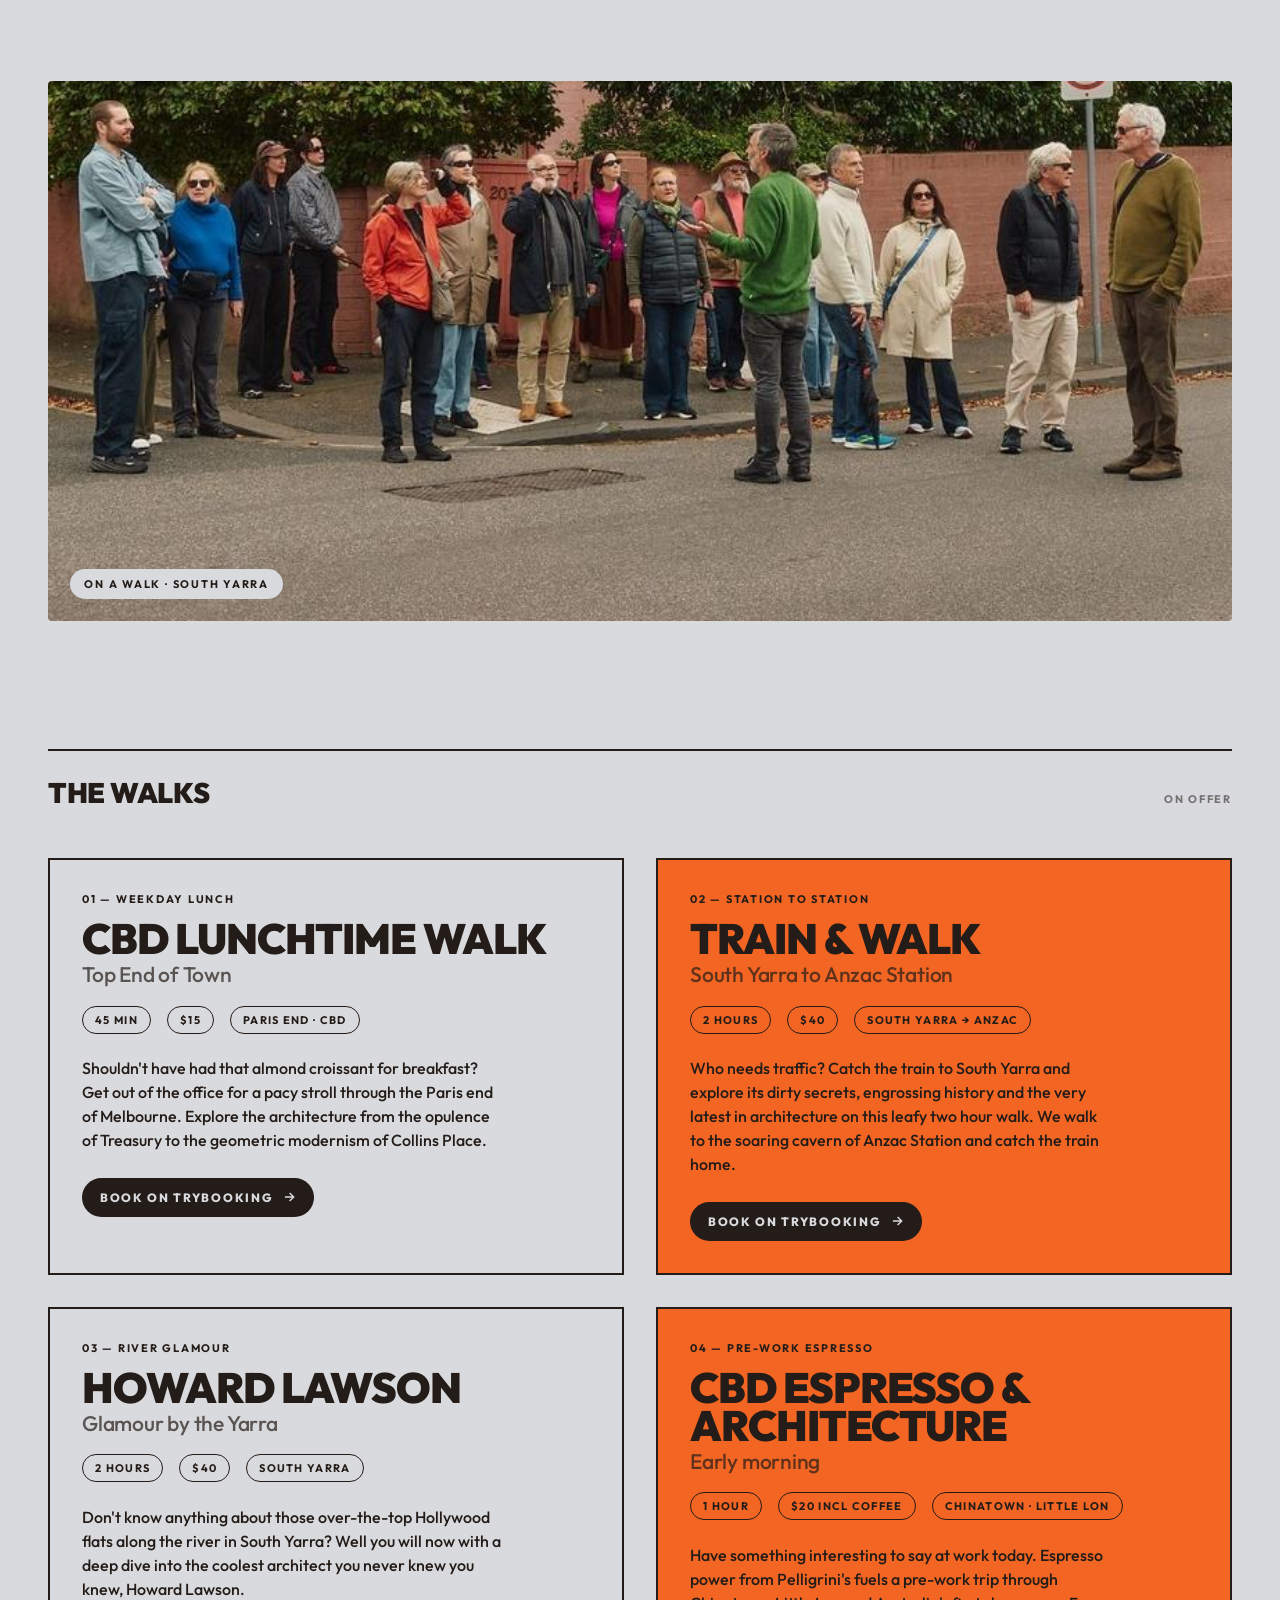
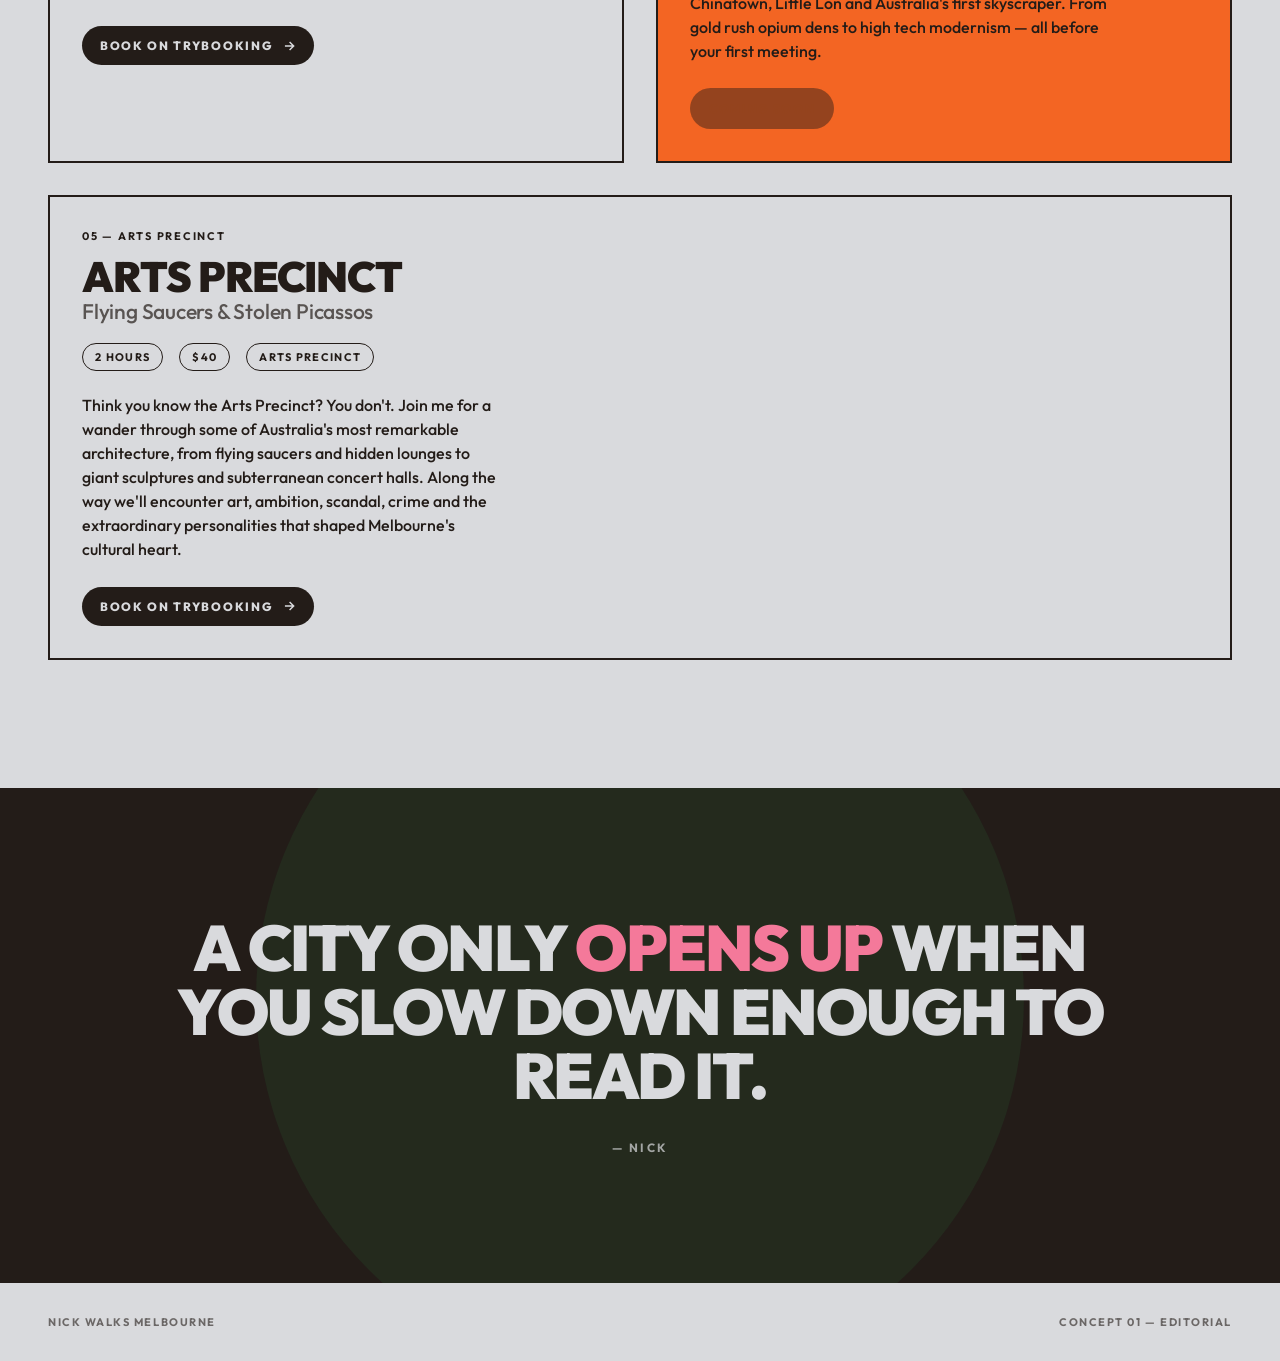
==== commit 6864ef50: "CBD Espresso & Architecture: disabled 'Coming Soon' button" ====
--- a/concept-1/index.html
+++ b/concept-1/index.html
@@ -370,6 +370,14 @@
     .walk.alt .book { background: var(--ink); }
     .book svg { width: 14px; height: 14px; }
     .book:hover { background: var(--red); }
+    .book.disabled {
+      background: transparent;
+      color: var(--ink);
+      opacity: 0.45;
+      border: 1px dashed var(--ink);
+      cursor: not-allowed;
+    }
+    .book.disabled:hover { background: transparent; opacity: 0.45; }
 
     /* QUOTE */
     .quote {
@@ -571,10 +579,7 @@
           <span class="stat">Chinatown · Little Lon</span>
         </div>
         <p>Have something interesting to say at work today. Espresso power from Pelligrini's fuels a pre-work trip through Chinatown, Little Lon and Australia's first skyscraper. From gold rush opium dens to high tech modernism — all before your first meeting.</p>
-        <a class="book" href="https://www.trybooking.com/DMXCI" target="_blank" rel="noopener">
-          Book on TryBooking
-          <svg viewBox="0 0 24 24" fill="none" stroke="currentColor" stroke-width="2.5"><path d="M5 12h14M13 5l7 7-7 7"/></svg>
-        </a>
+        <span class="book disabled" aria-disabled="true">Coming Soon</span>
       </article>
 
       <article class="walk wide">
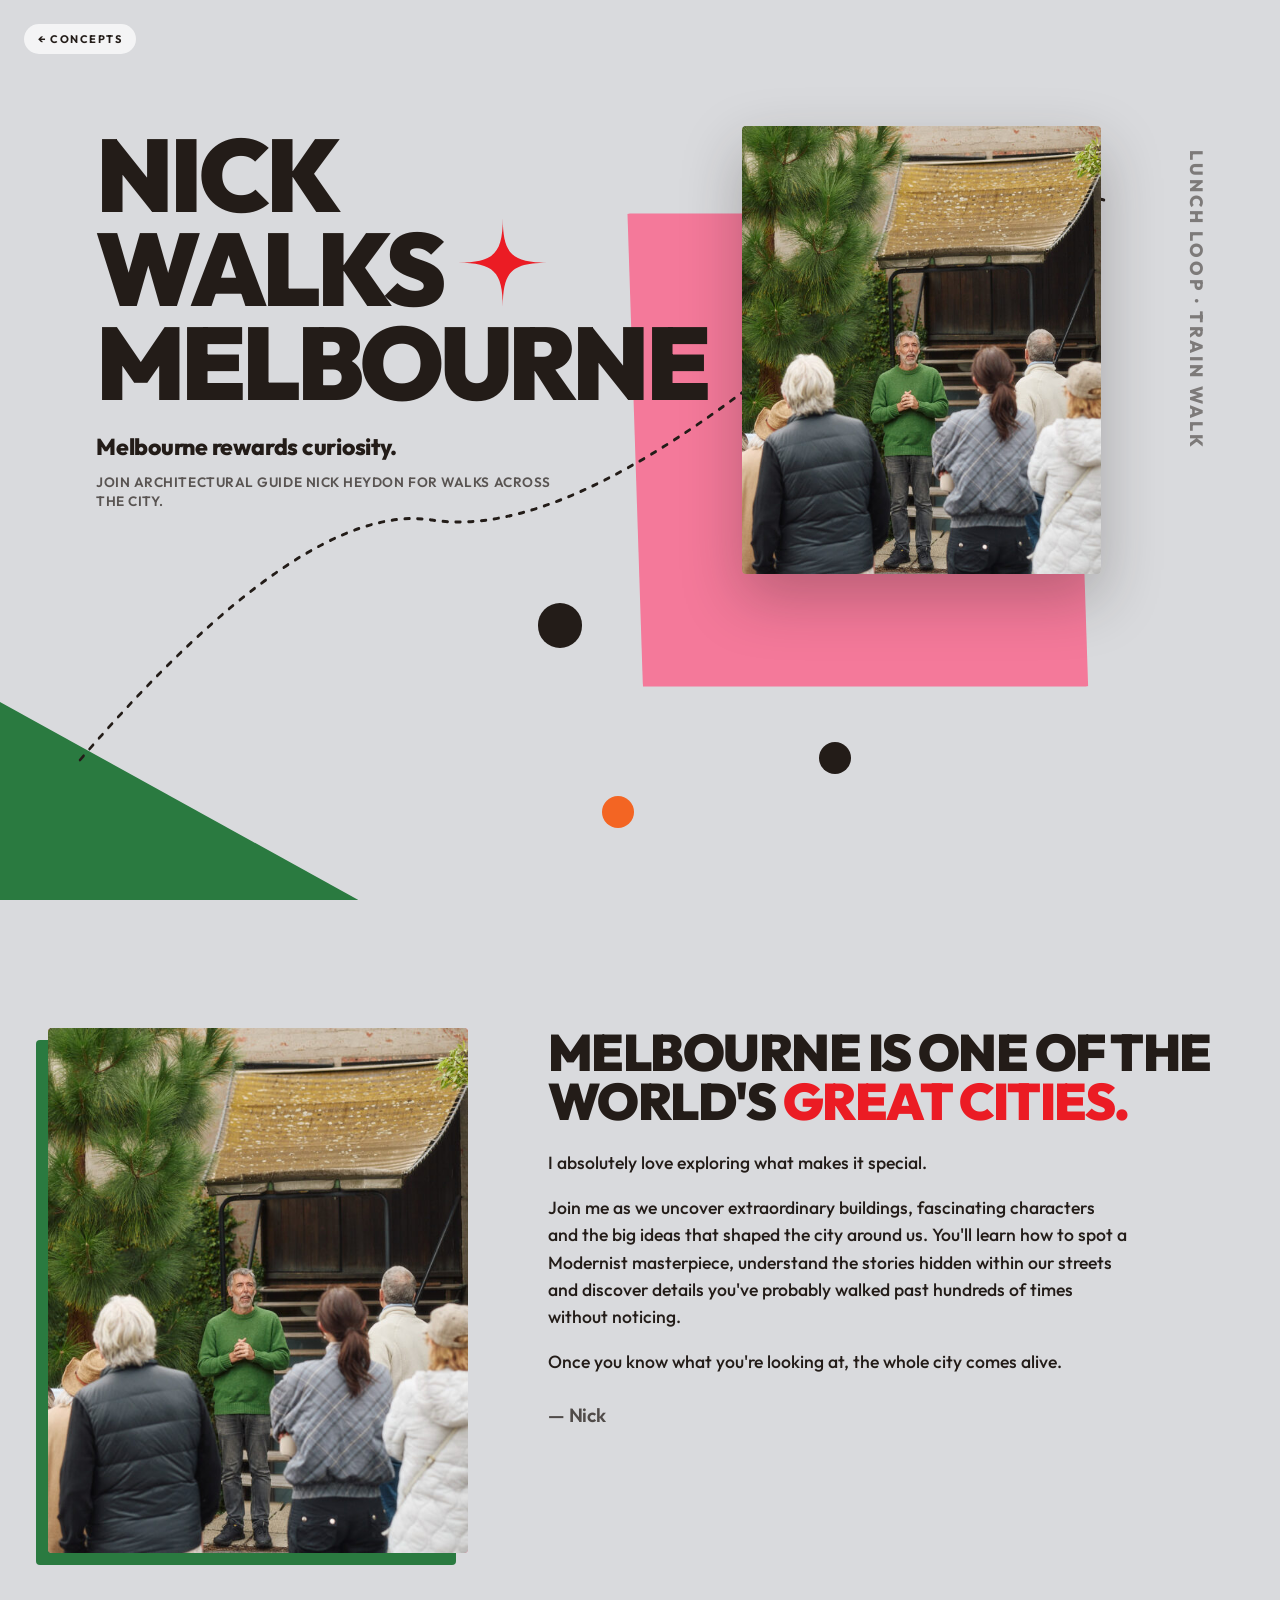
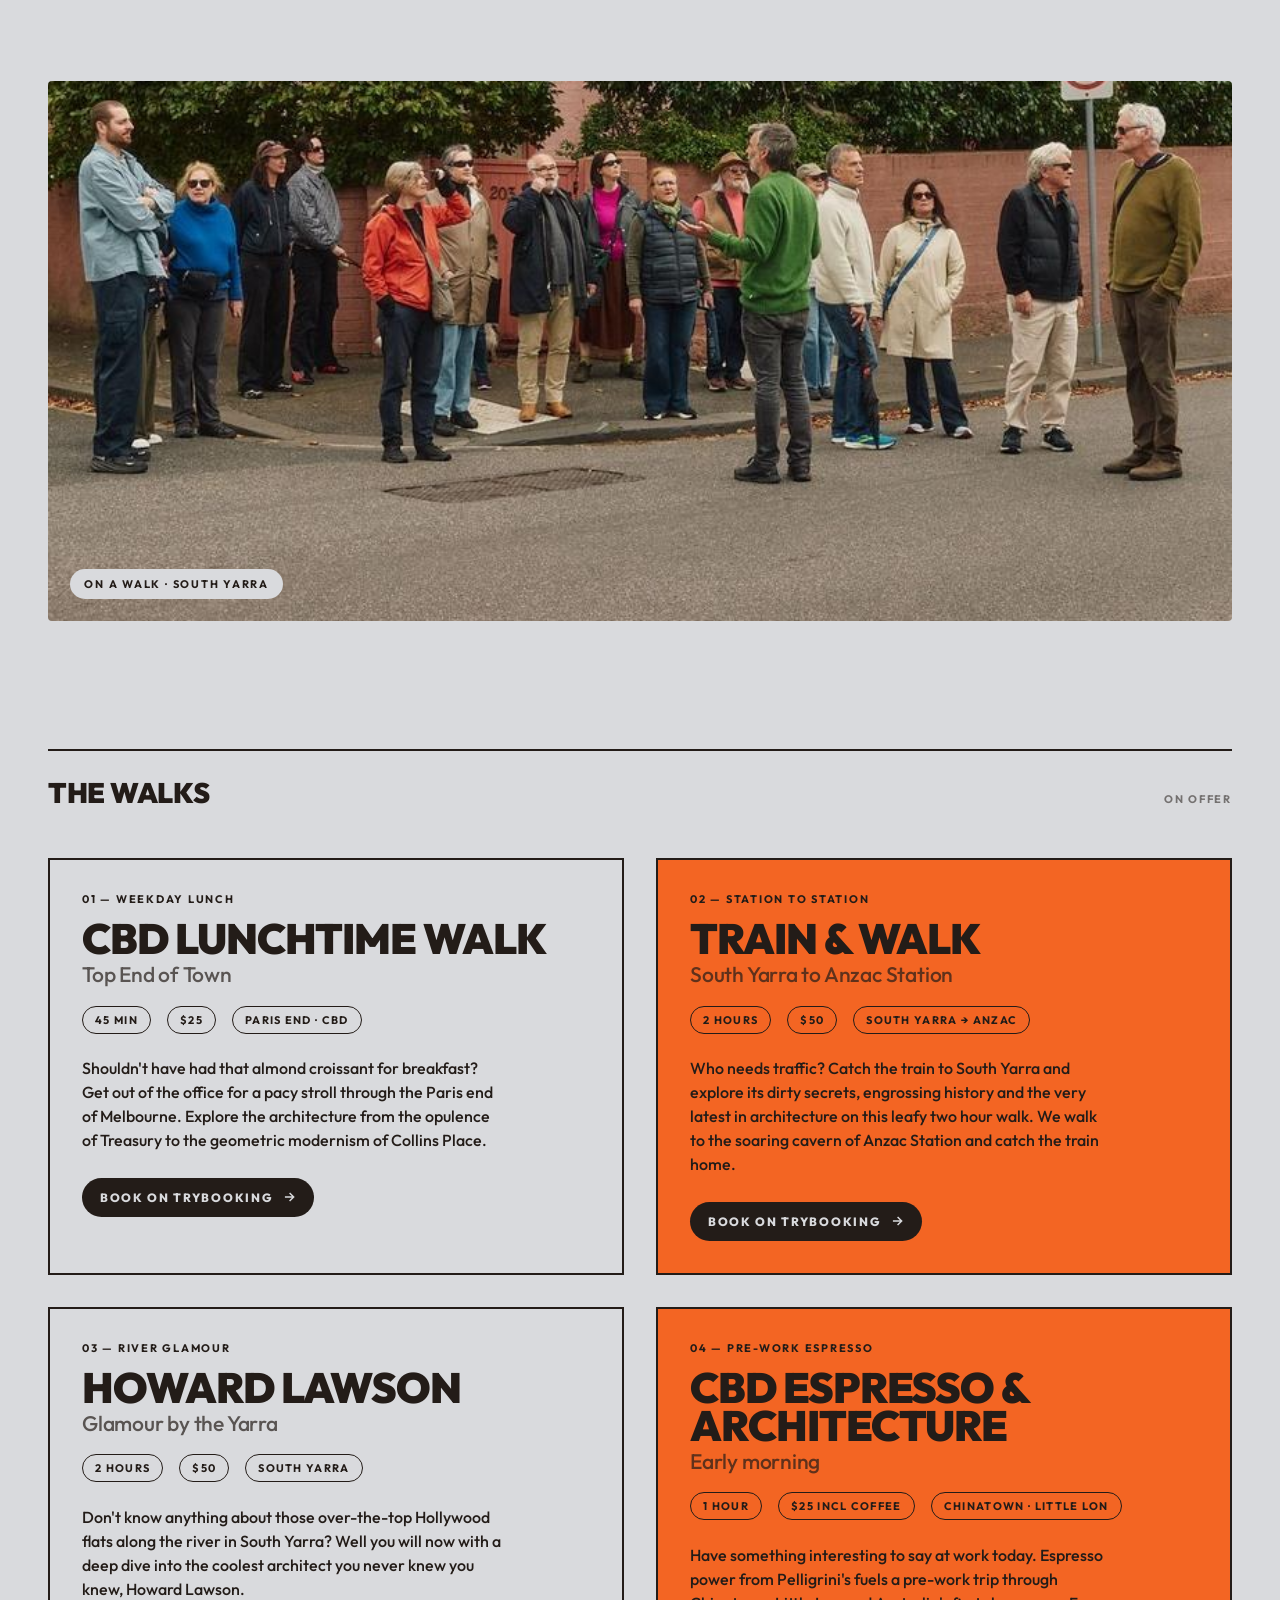
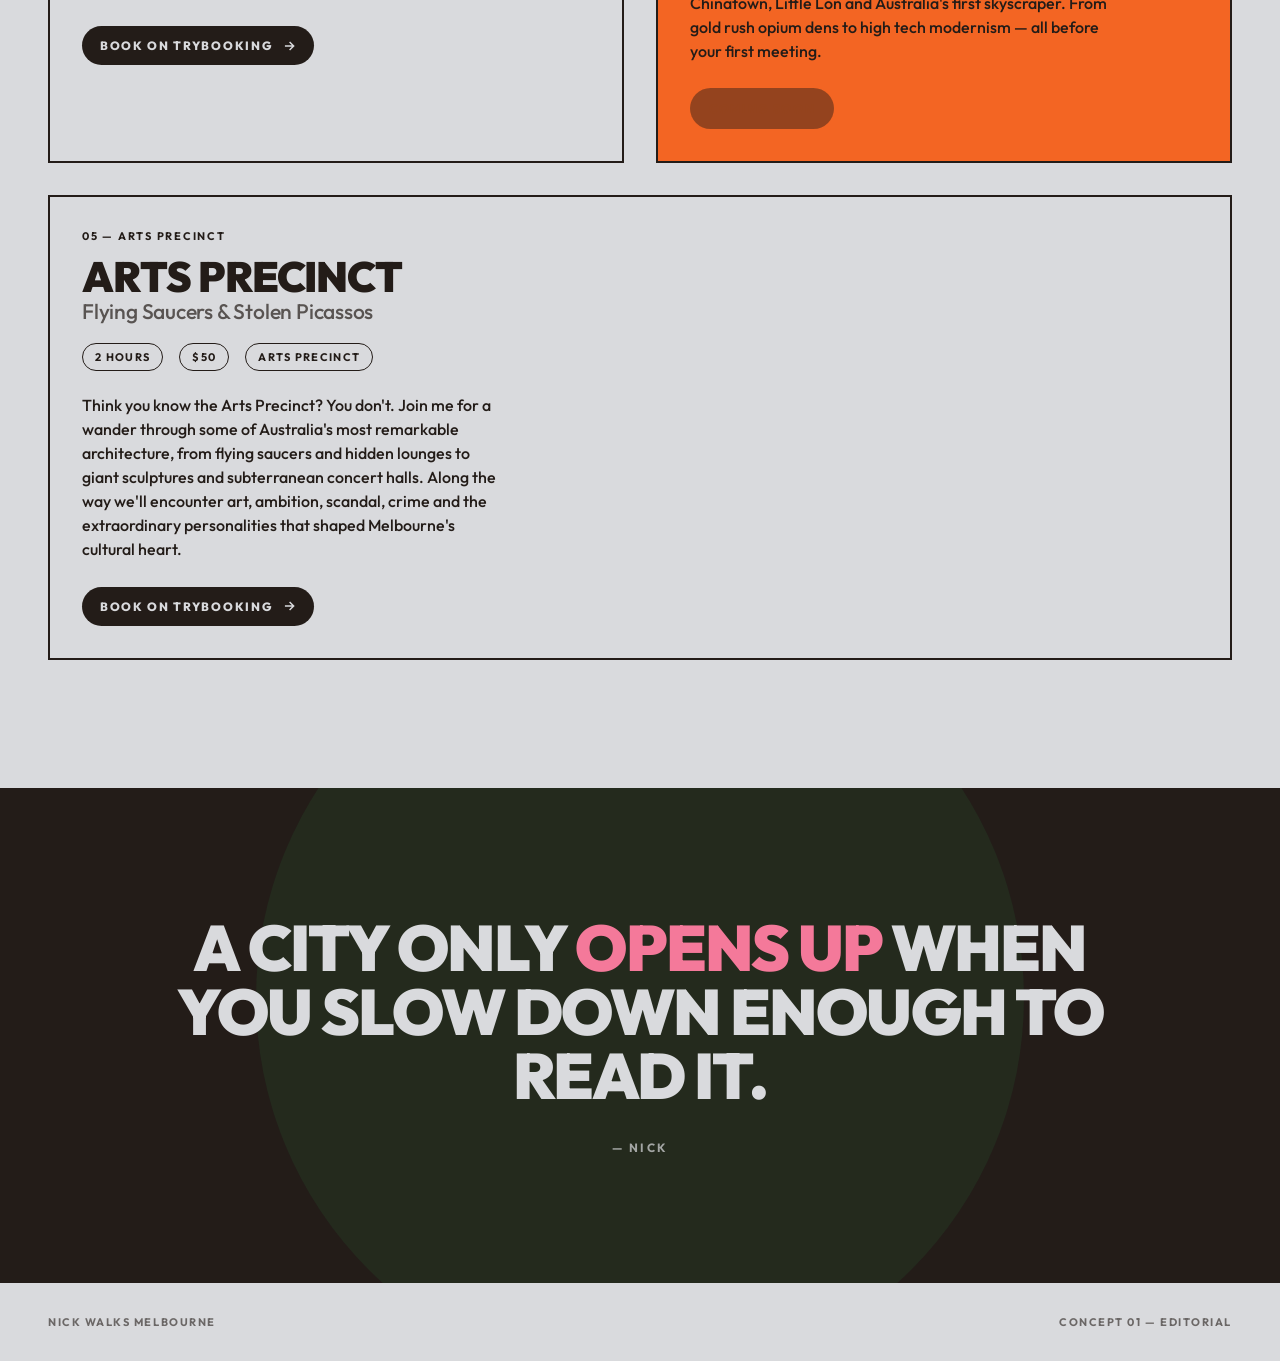
==== commit 4b2ba56c: "Update prices: CBD walks to $25, 2-hour walks to $50 Co-Authored-By: Claude Fable 5 <noreply@anthrop" ====
--- a/concept-1/index.html
+++ b/concept-1/index.html
@@ -527,7 +527,7 @@
         <div class="walk-subtitle">Top End of Town</div>
         <div class="walk-stats">
           <span class="stat">45 min</span>
-          <span class="stat">$15</span>
+          <span class="stat">$25</span>
           <span class="stat">Paris end · CBD</span>
         </div>
         <p>Shouldn't have had that almond croissant for breakfast? Get out of the office for a pacy stroll through the Paris end of Melbourne. Explore the architecture from the opulence of Treasury to the geometric modernism of Collins Place.</p>
@@ -543,7 +543,7 @@
         <div class="walk-subtitle">South Yarra to Anzac Station</div>
         <div class="walk-stats">
           <span class="stat">2 hours</span>
-          <span class="stat">$40</span>
+          <span class="stat">$50</span>
           <span class="stat">South Yarra → Anzac</span>
         </div>
         <p>Who needs traffic? Catch the train to South Yarra and explore its dirty secrets, engrossing history and the very latest in architecture on this leafy two hour walk. We walk to the soaring cavern of Anzac Station and catch the train home.</p>
@@ -559,7 +559,7 @@
         <div class="walk-subtitle">Glamour by the Yarra</div>
         <div class="walk-stats">
           <span class="stat">2 hours</span>
-          <span class="stat">$40</span>
+          <span class="stat">$50</span>
           <span class="stat">South Yarra</span>
         </div>
         <p>Don't know anything about those over-the-top Hollywood flats along the river in South Yarra? Well you will now with a deep dive into the coolest architect you never knew you knew, Howard Lawson.</p>
@@ -575,7 +575,7 @@
         <div class="walk-subtitle">Early morning</div>
         <div class="walk-stats">
           <span class="stat">1 hour</span>
-          <span class="stat">$20 incl coffee</span>
+          <span class="stat">$25 incl coffee</span>
           <span class="stat">Chinatown · Little Lon</span>
         </div>
         <p>Have something interesting to say at work today. Espresso power from Pelligrini's fuels a pre-work trip through Chinatown, Little Lon and Australia's first skyscraper. From gold rush opium dens to high tech modernism — all before your first meeting.</p>
@@ -588,7 +588,7 @@
         <div class="walk-subtitle">Flying Saucers &amp; Stolen Picassos</div>
         <div class="walk-stats">
           <span class="stat">2 hours</span>
-          <span class="stat">$40</span>
+          <span class="stat">$50</span>
           <span class="stat">Arts Precinct</span>
         </div>
         <p>Think you know the Arts Precinct? You don't. Join me for a wander through some of Australia's most remarkable architecture, from flying saucers and hidden lounges to giant sculptures and subterranean concert halls. Along the way we'll encounter art, ambition, scandal, crime and the extraordinary personalities that shaped Melbourne's cultural heart.</p>
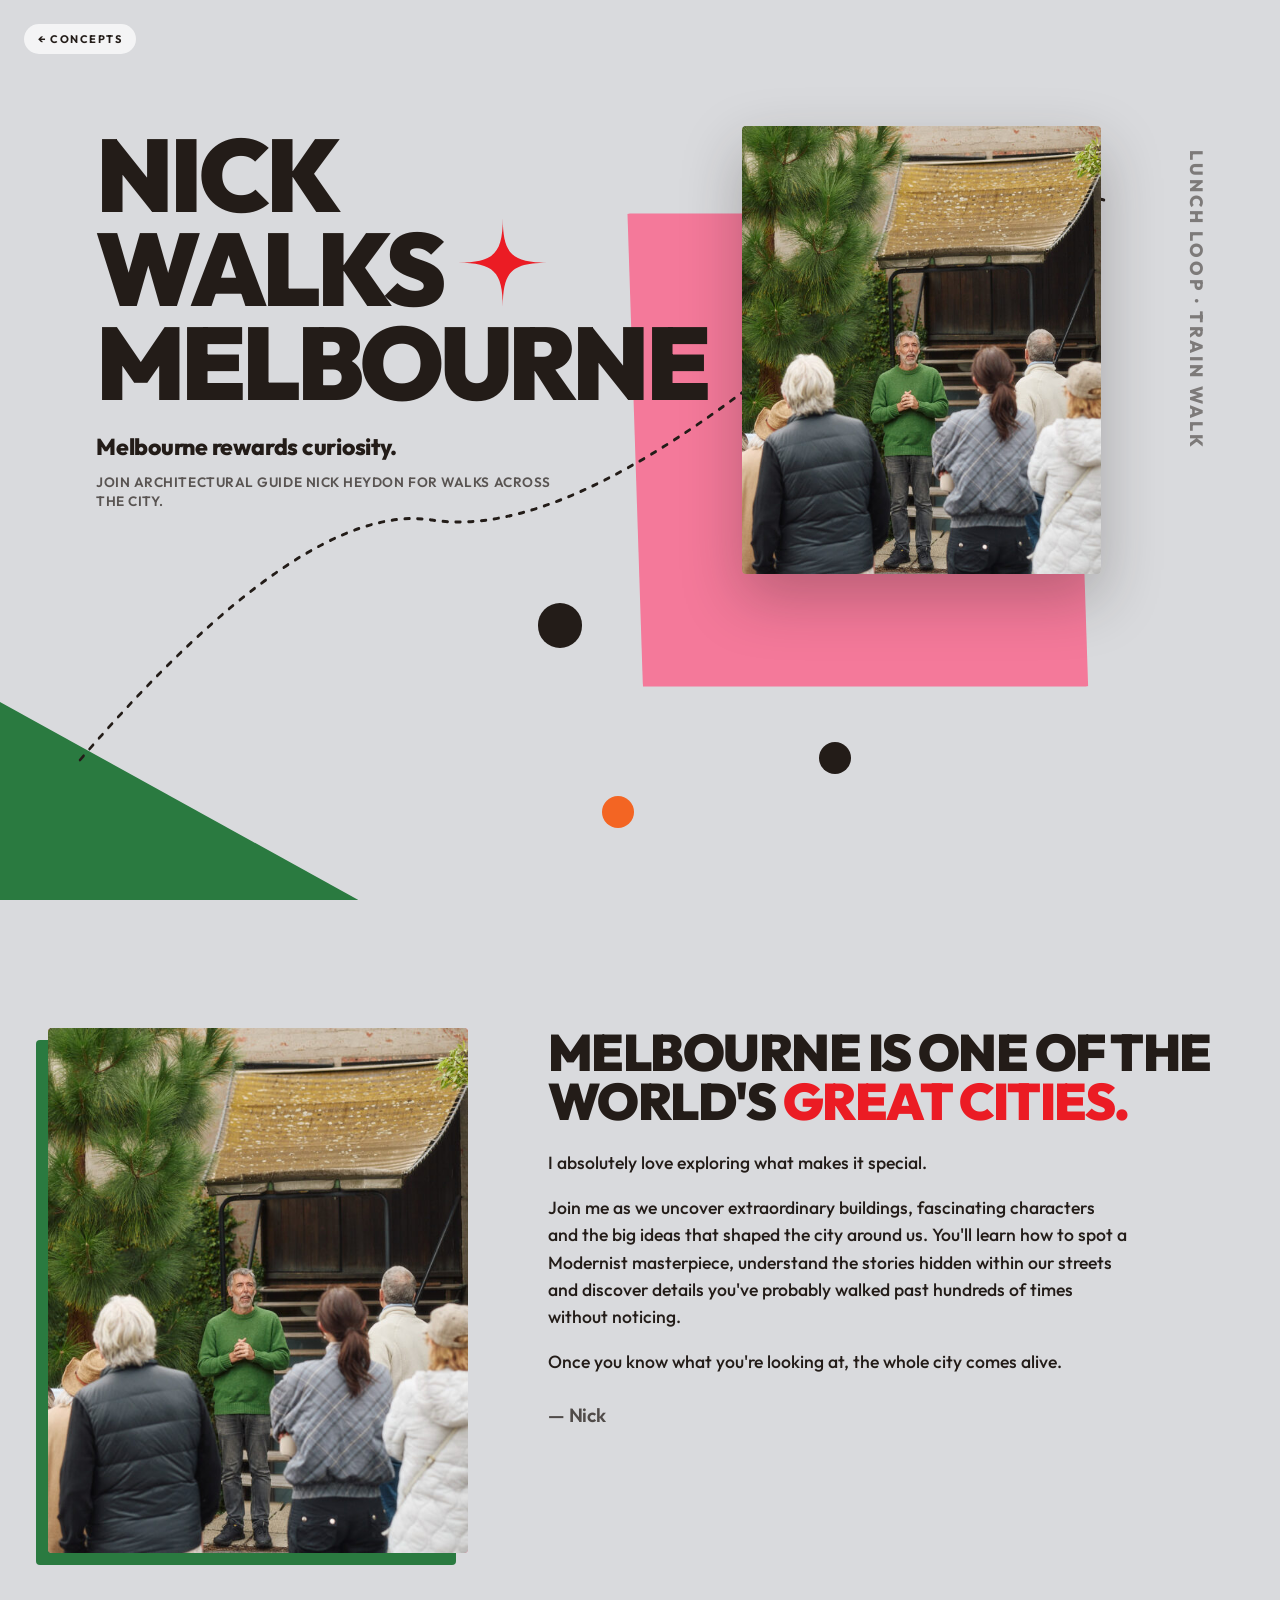
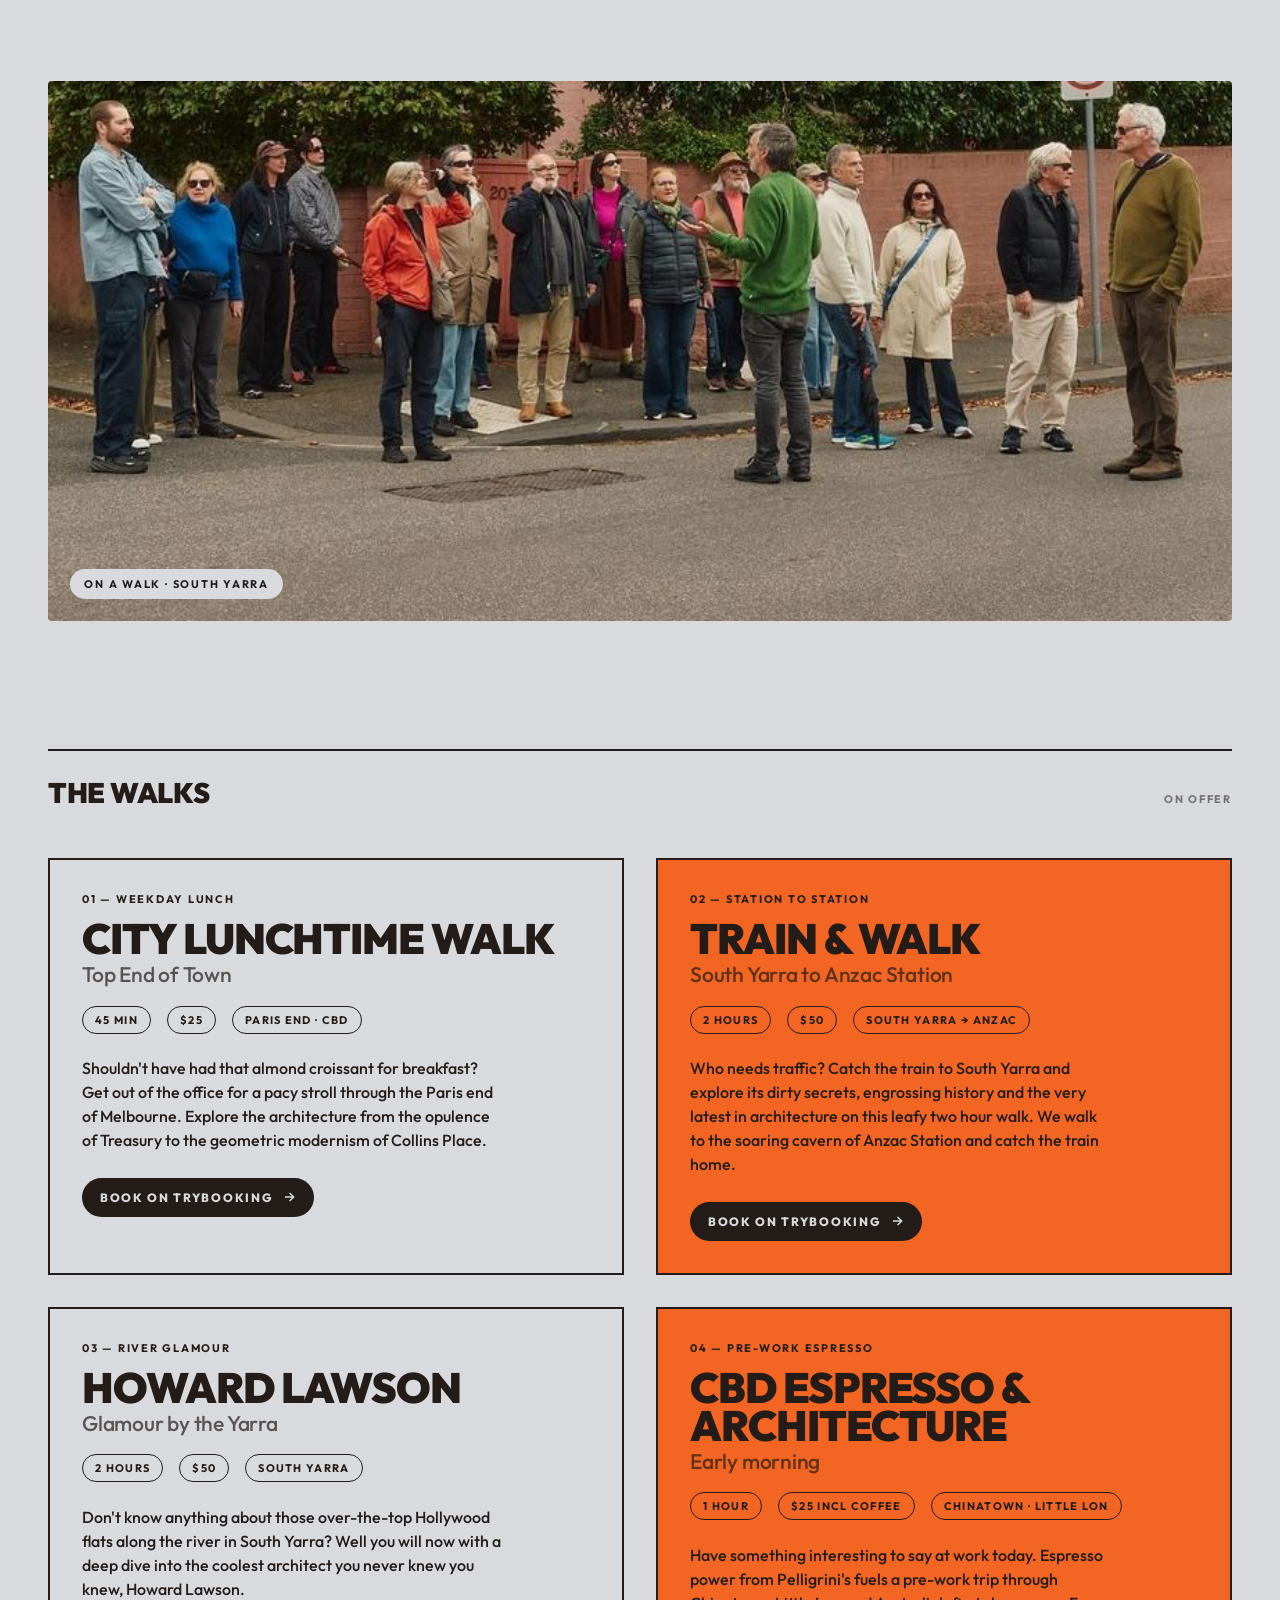
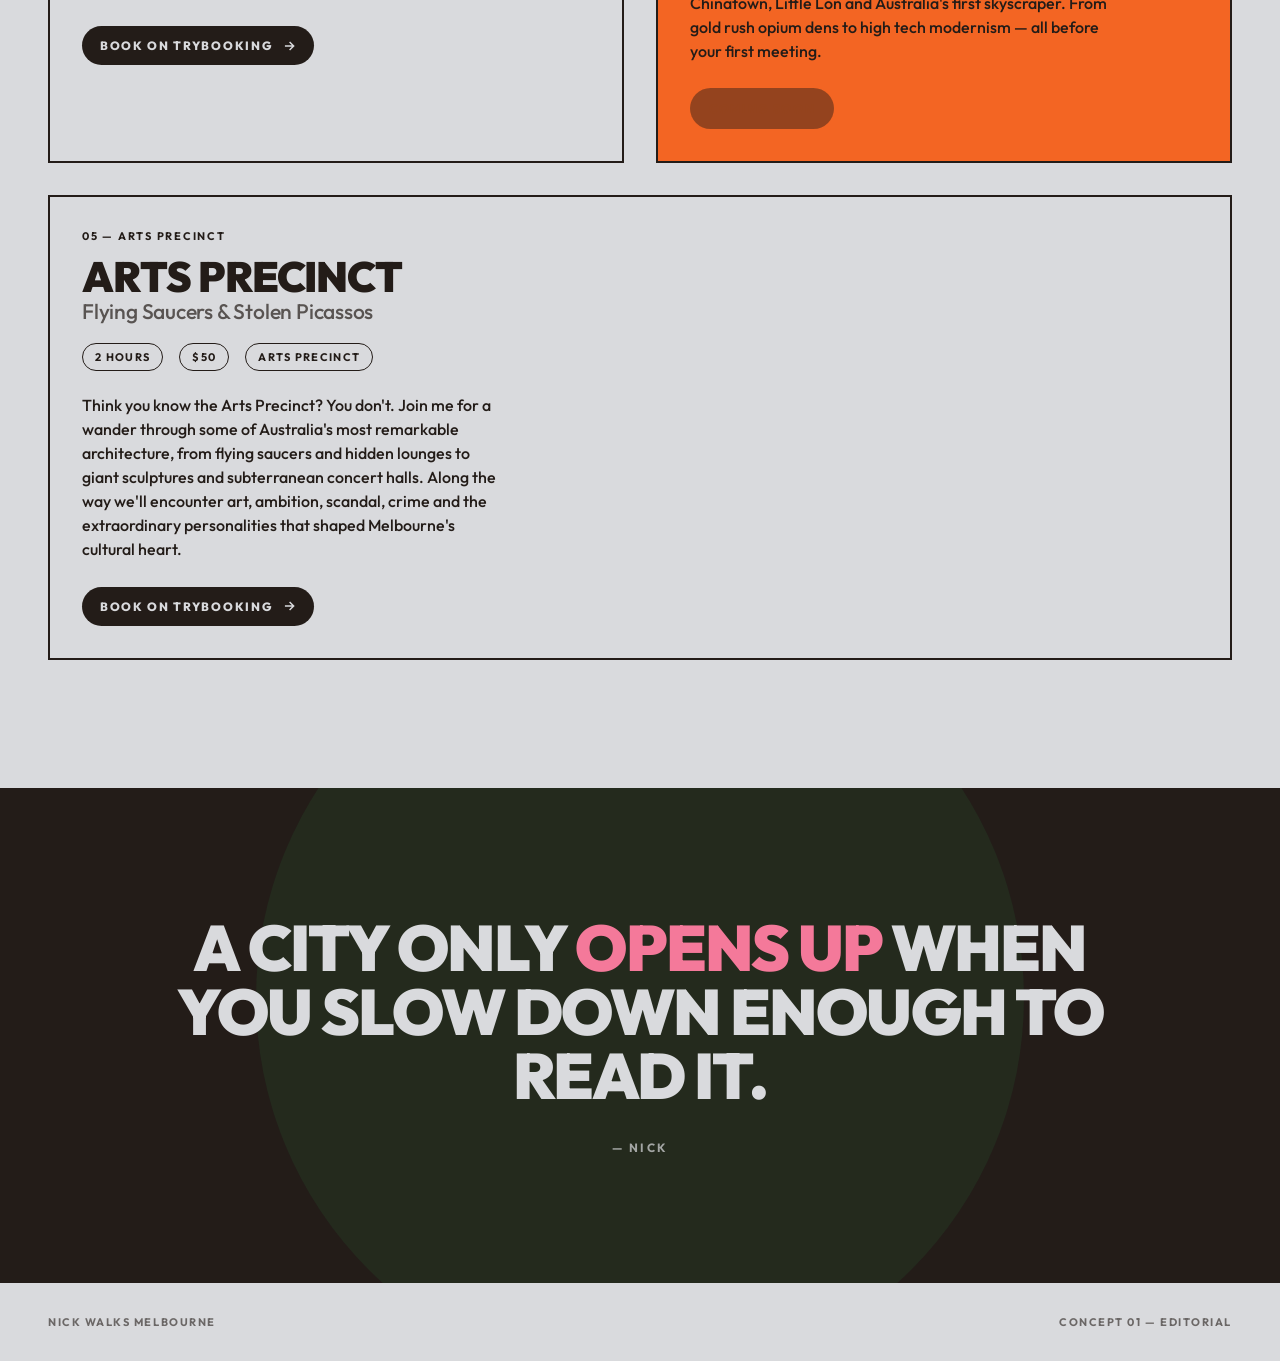
==== commit 88198713: "Move the Lunchtime walk to Route 01 and swap the strip and quote photos Retitled it City Lunchtime W" ====
--- a/concept-1/index.html
+++ b/concept-1/index.html
@@ -523,7 +523,7 @@
     <div class="walk-grid">
       <article class="walk">
         <div class="walk-num">01 — Weekday lunch</div>
-        <h3 class="walk-title">CBD Lunchtime Walk</h3>
+        <h3 class="walk-title">City Lunchtime Walk</h3>
         <div class="walk-subtitle">Top End of Town</div>
         <div class="walk-stats">
           <span class="stat">45 min</span>
@@ -531,7 +531,7 @@
           <span class="stat">Paris end · CBD</span>
         </div>
         <p>Shouldn't have had that almond croissant for breakfast? Get out of the office for a pacy stroll through the Paris end of Melbourne. Explore the architecture from the opulence of Treasury to the geometric modernism of Collins Place.</p>
-        <a class="book" href="https://www.trybooking.com/DMWRF" target="_blank" rel="noopener">
+        <a class="book" href="https://www.trybooking.com/DPCPF" target="_blank" rel="noopener">
           Book on TryBooking
           <svg viewBox="0 0 24 24" fill="none" stroke="currentColor" stroke-width="2.5"><path d="M5 12h14M13 5l7 7-7 7"/></svg>
         </a>
@@ -592,7 +592,7 @@
           <span class="stat">Arts Precinct</span>
         </div>
         <p>Think you know the Arts Precinct? You don't. Join me for a wander through some of Australia's most remarkable architecture, from flying saucers and hidden lounges to giant sculptures and subterranean concert halls. Along the way we'll encounter art, ambition, scandal, crime and the extraordinary personalities that shaped Melbourne's cultural heart.</p>
-        <a class="book" href="https://www.trybooking.com/DMXDT" target="_blank" rel="noopener">
+        <a class="book" href="https://www.trybooking.com/DOMNY" target="_blank" rel="noopener">
           Book on TryBooking
           <svg viewBox="0 0 24 24" fill="none" stroke="currentColor" stroke-width="2.5"><path d="M5 12h14M13 5l7 7-7 7"/></svg>
         </a>
